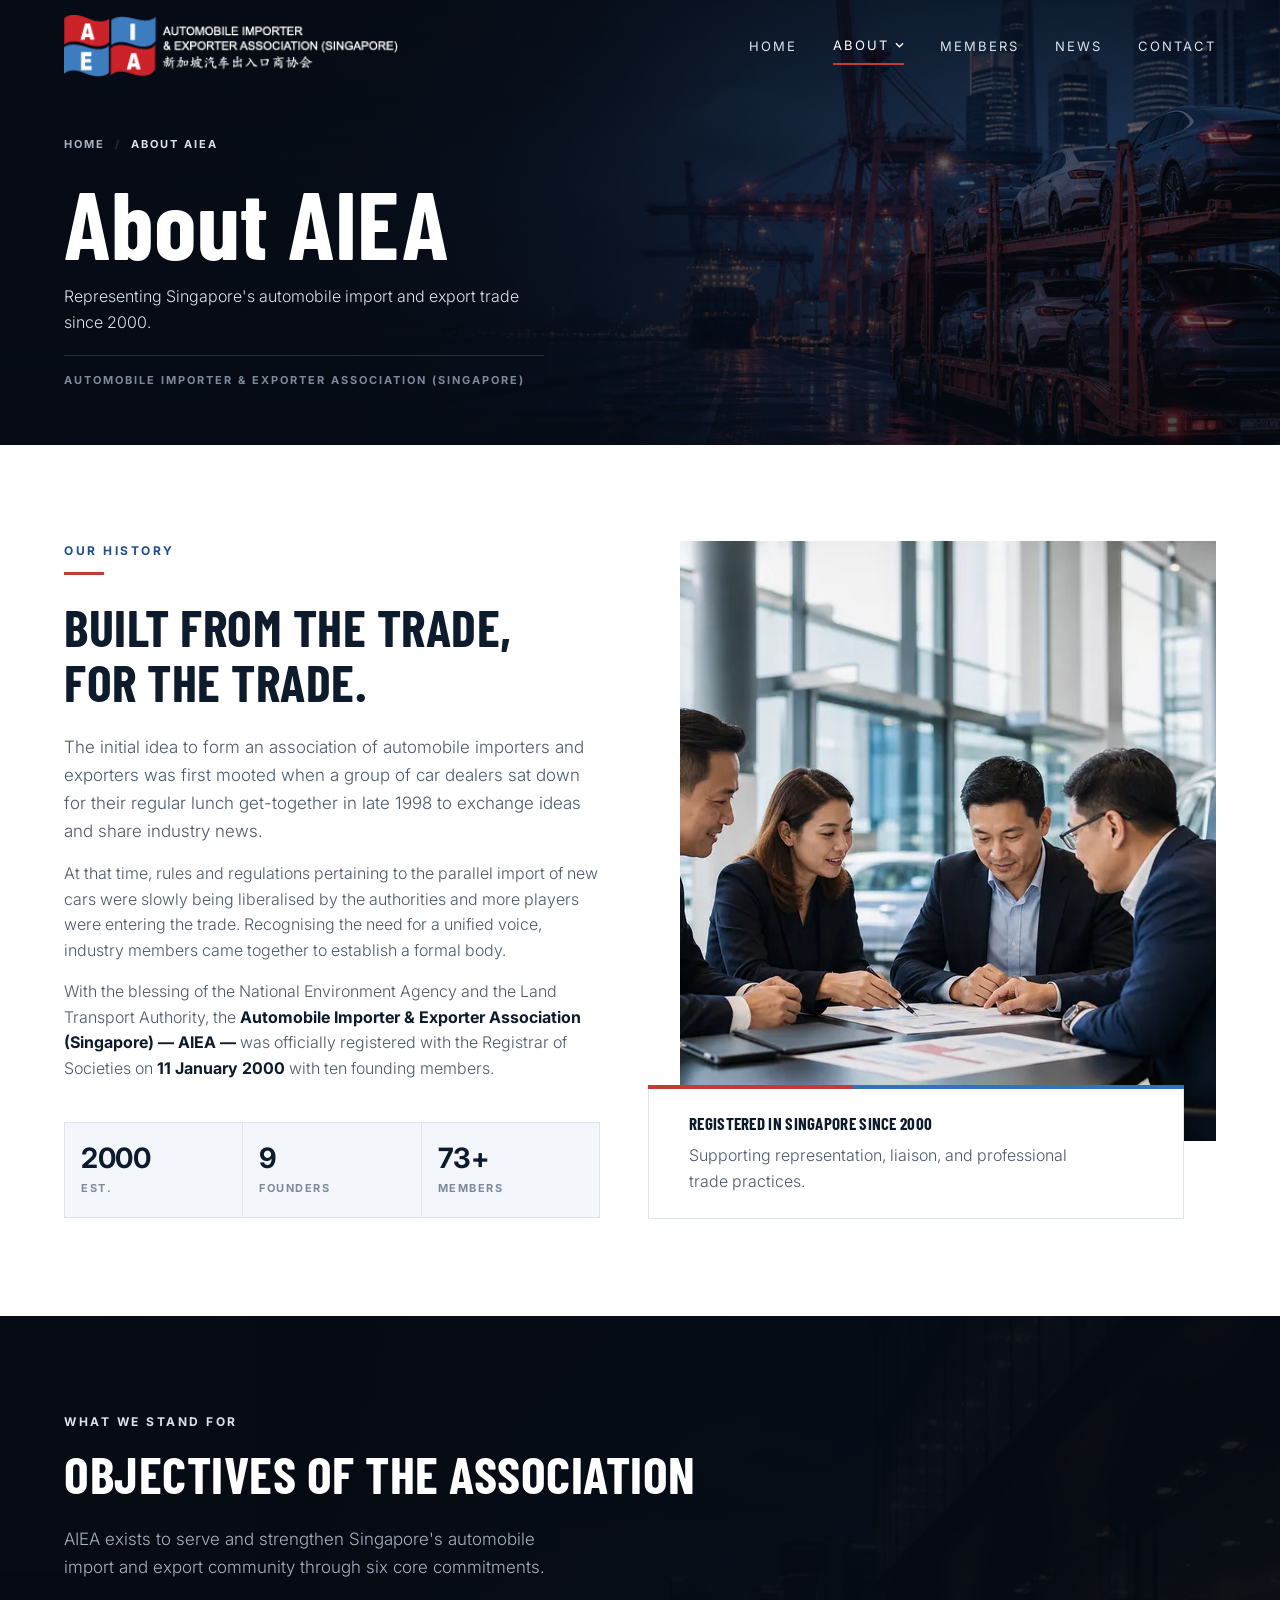
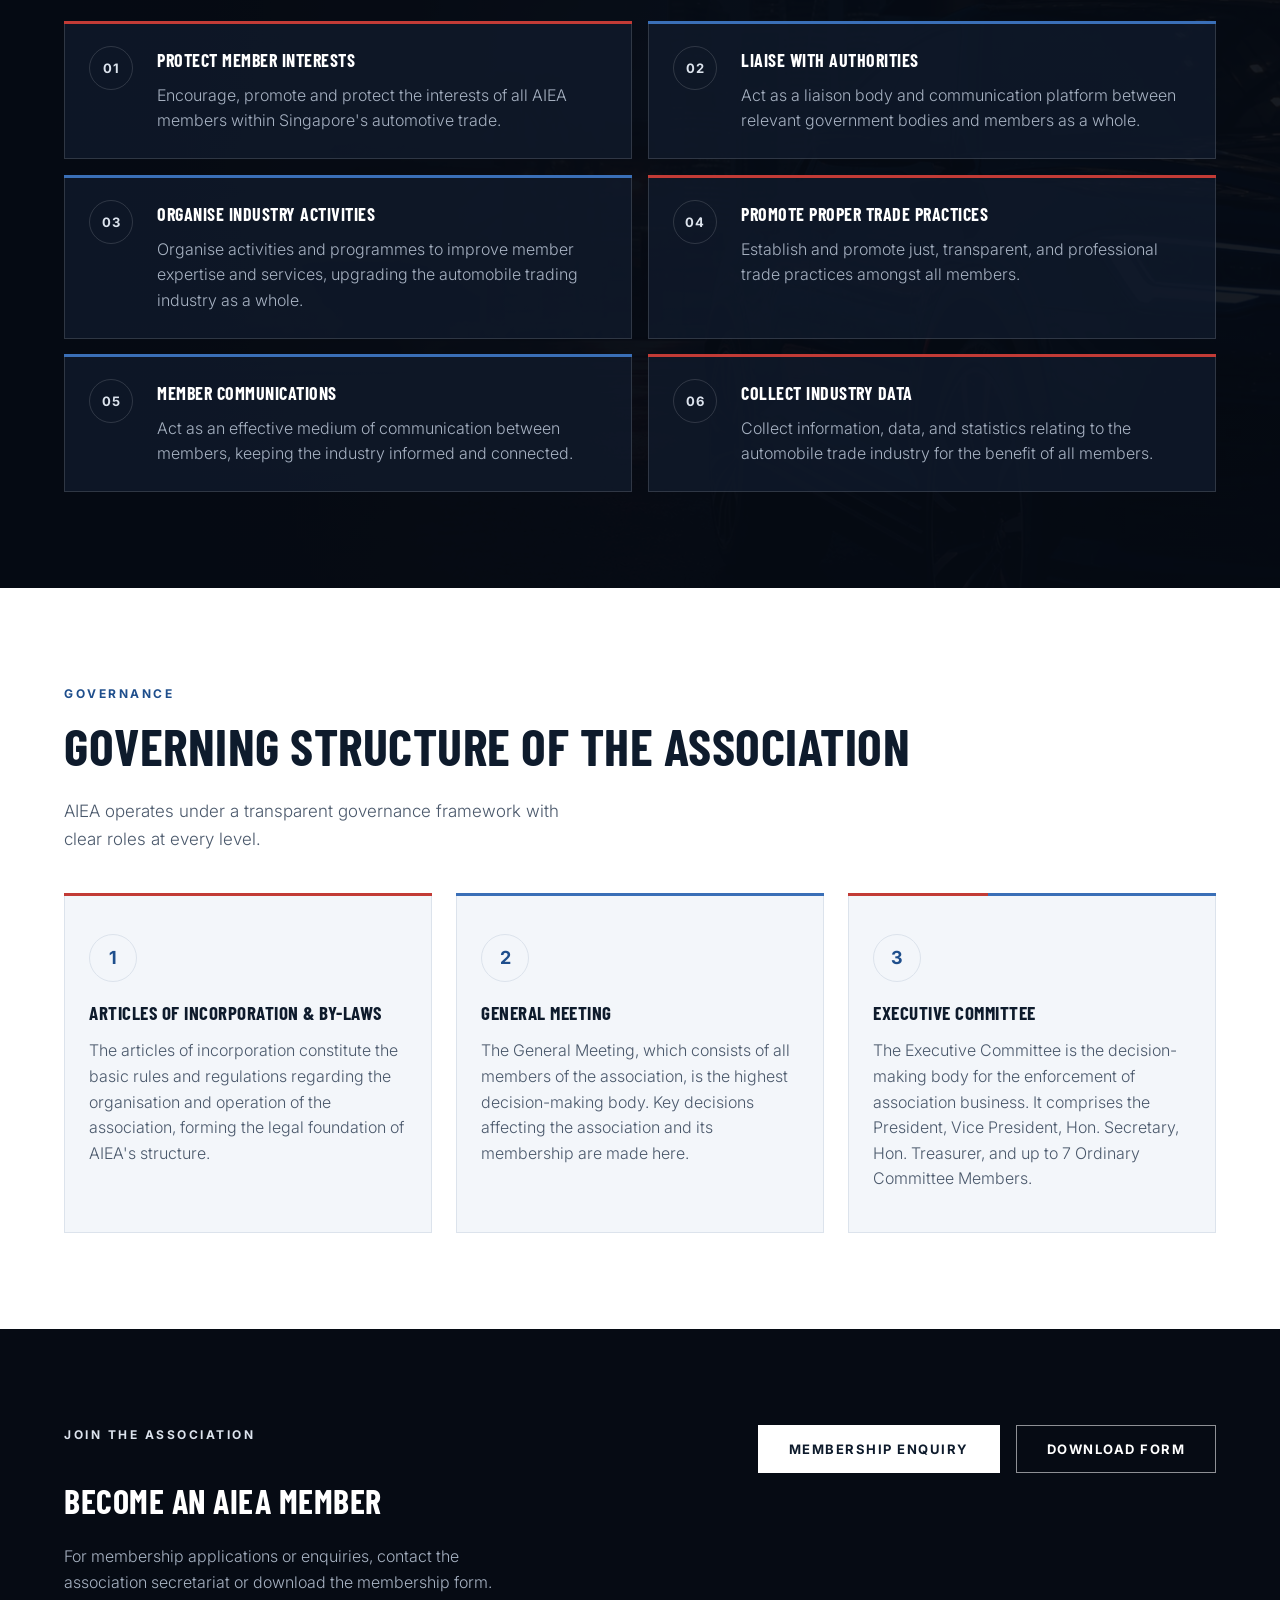
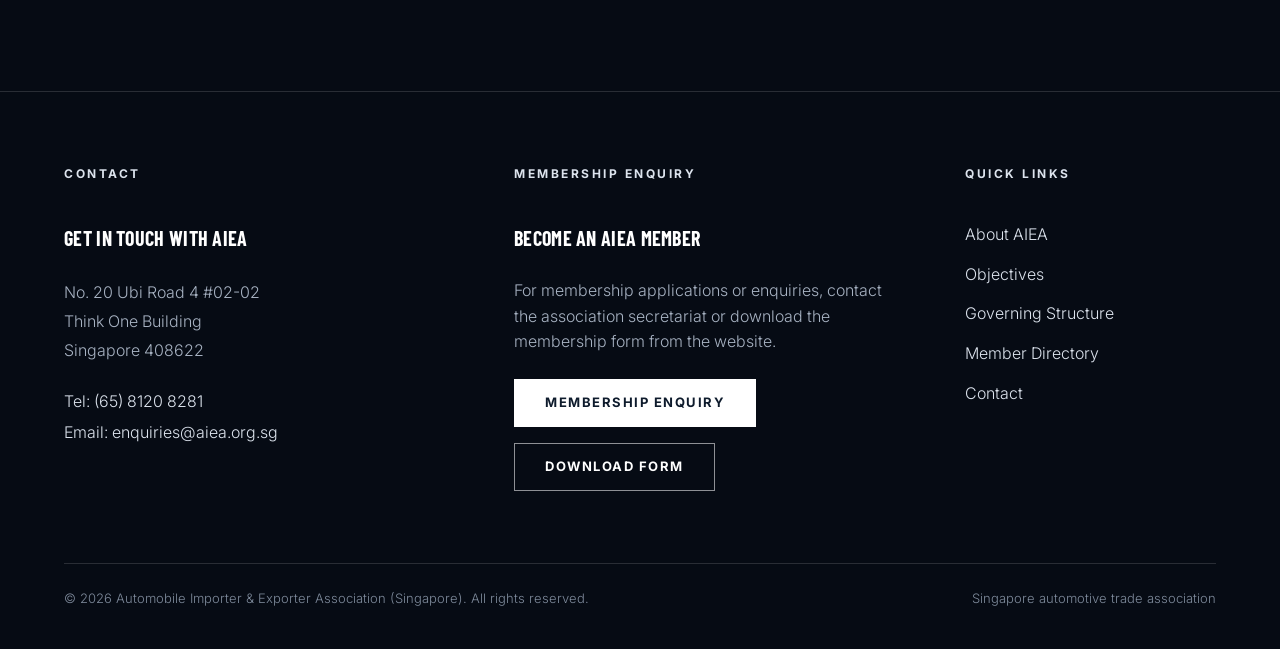
==== about-us.html @ 015ad4b8 "Website Author: c-wen" ====
<html lang="en"><head>
<meta charset="UTF-8">
<meta name="viewport" content="width=device-width, initial-scale=1.0">
<title>About AIEA — Automobile Importer &amp; Exporter Association (Singapore)</title>
<meta name="description" content="Learn about AIEA — Singapore's automobile importer and exporter association registered since 2000, representing parallel import dealers and motor trade businesses.">
<!-- OG / Social -->
<meta property="og:type" content="website">
<meta property="og:title" content="About AIEA — Singapore Automobile Trade Association">
<meta property="og:description" content="AIEA was registered on 11 January 2000 to represent Singapore's automobile import, export, and motor trade community.">
<meta property="og:image" content="uploads/about-header-bg.webp">
<meta property="og:locale" content="en_SG">
<meta name="twitter:card" content="summary_large_image">
<meta name="twitter:title" content="About AIEA — Singapore Automobile Trade Association">
<meta name="twitter:image" content="uploads/about-header-bg.webp">
<!-- Favicon -->
<link rel="icon" type="image/png" href="uploads/logo.png">
<!-- Fonts -->
<link rel="preconnect" href="https://fonts.googleapis.com">
<link rel="preconnect" href="https://fonts.gstatic.com" crossorigin="">
<link rel="preload" as="style" href="https://fonts.googleapis.com/css2?family=Barlow+Condensed:wght@600;700&amp;family=Inter:wght@300;400;700&amp;display=swap">
<link href="https://fonts.googleapis.com/css2?family=Barlow+Condensed:wght@600;700&amp;family=Inter:wght@300;400;700&amp;display=swap" rel="stylesheet" media="all" onload="this.media='all'">
<noscript><link href="https://fonts.googleapis.com/css2?family=Barlow+Condensed:wght@600;700&family=Inter:wght@300;400;700&display=swap" rel="stylesheet"></noscript>
<link rel="stylesheet" href="styles.css">
<link rel="preload" as="image" href="uploads/about-header-bg.webp" type="image/webp">
</head>
<body>

<!-- ================= NAV ================= -->
<header class="site-header" data-screen-label="Navigation">
  <div class="container nav-inner">
    <a class="nav-logo" href="index.html" aria-label="AIEA home">
      <picture>
        <source srcset="uploads/logo.webp" type="image/webp">
        <img src="uploads/logo.png" alt="AIEA — Automobile Importer &amp; Exporter Association (Singapore)" width="318" height="59">
      </picture>
    </a>
    <ul class="nav-links">
      <li><a href="index.html">Home</a></li>
      <li class="nav-has-dropdown">
        <a href="about-us.html" class="is-active" aria-haspopup="true" aria-expanded="false">About<svg class="nav-caret" viewBox="0 0 10 6" aria-hidden="true"><path d="M1 1l4 4 4-4" fill="none" stroke="currentColor" stroke-width="1.4"></path></svg></a>
        <ul class="nav-dropdown">
          <li><a href="about-us.html" class="is-active">About AIEA</a></li>
          <li><a href="about-us.html#objectives">Objectives</a></li>
          <li><a href="about-us.html#governing-structure">Governing Structure</a></li>
          <li><a href="committee-members.html">Committee Members</a></li>
          <li><a href="partners.html">Partners</a></li>
        </ul>
      </li>
      <li><a href="membership-directory.html">Members</a></li>
      <li><a href="news-events.html">News</a></li>
      <li><a href="contact.html">Contact</a></li>
    </ul>
    <button class="nav-toggle" type="button" aria-expanded="false" aria-label="Open menu">
      <span></span><span></span><span></span>
    </button>
  </div>
</header>

<nav class="mobile-menu" aria-label="Mobile navigation">
  <ul>
    <li><a href="index.html">Home</a></li>
    <li><a href="about-us.html">About AIEA</a></li>
    <li class="mobile-subitem"><a href="about-us.html#objectives">Objectives</a></li>
    <li class="mobile-subitem"><a href="about-us.html#governing-structure">Governing Structure</a></li>
    <li class="mobile-subitem"><a href="committee-members.html">Committee Members</a></li>
    <li class="mobile-subitem"><a href="partners.html">Partners</a></li>
    <li><a href="membership-directory.html">Members</a></li>
    <li><a href="news-events.html">News</a></li>
    <li><a href="contact.html">Contact</a></li>
  </ul>
</nav>

<!-- ================= SUBPAGE HERO ================= -->
<section class="subpage-hero" aria-label="About AIEA page header">
  <div class="subpage-hero-bg" aria-hidden="true"></div>
  <div class="container subpage-hero-content">
    <nav class="breadcrumb" aria-label="Breadcrumb">
      <a href="index.html">Home</a>
      <span aria-hidden="true">/</span>
      <span>About AIEA</span>
    </nav>
    <h1 class="subpage-title reveal is-revealed">About AIEA</h1>
    <p class="subpage-subtitle reveal is-revealed" style="--reveal-delay: 0.1s;">Representing Singapore's automobile import and export trade since 2000.</p>
    <div class="subpage-divider reveal is-revealed" style="--reveal-delay: 0.2s;" aria-hidden="true"></div>
    <p class="subpage-org-name reveal is-revealed" style="--reveal-delay: 0.28s;">Automobile Importer &amp; Exporter Association (Singapore)</p>
  </div>
</section>

<!-- ================= HISTORY ================= -->
<section class="band band-light on-light" id="history" data-screen-label="Our History">
  <div class="container">
    <div class="about-page-grid">
      <div class="about-page-copy">
        <div class="reveal is-revealed">
          <span class="eyebrow">Our History</span>
          <span class="eyebrow-bar" aria-hidden="true"></span>
          <h2 class="display-lg">Built from the trade, for the trade.</h2>
        </div>
        <p class="lead reveal is-revealed" style="--reveal-delay: 0.1s;">The initial idea to form an association of automobile importers and exporters was first mooted when a group of car dealers sat down for their regular lunch get-together in late 1998 to exchange ideas and share industry news.</p>
        <p class="reveal is-revealed" style="--reveal-delay: 0.18s;">At that time, rules and regulations pertaining to the parallel import of new cars were slowly being liberalised by the authorities and more players were entering the trade. Recognising the need for a unified voice, industry members came together to establish a formal body.</p>
        <p class="reveal" style="--reveal-delay: 0.24s;">With the blessing of the National Environment Agency and the Land Transport Authority, the <strong>Automobile Importer &amp; Exporter Association (Singapore) — AIEA —</strong> was officially registered with the Registrar of Societies on <strong>11 January 2000</strong> with ten founding members.</p>
        <div class="stat-row reveal" style="--reveal-delay: 0.32s;">
          <div class="spec-cell">
            <span class="value">2000</span>
            <span class="label">Est.</span>
          </div>
          <div class="spec-cell">
            <span class="value" data-count="10">0</span>
            <span class="label">Founders</span>
          </div>
          <div class="spec-cell">
            <span class="value" data-count="80" data-suffix="+">0</span>
            <span class="label">Members</span>
          </div>
        </div>
      </div>
      <div class="about-page-image reveal" style="--reveal-delay: 0.12s;">
        <div class="about-photo-frame">
          <picture>
            <source srcset="uploads/about-industry-meeting.webp" type="image/webp">
            <img src="uploads/about-industry-meeting.png" alt="AIEA members reviewing trade documents at an automotive showroom" width="900" height="600" loading="lazy">
          </picture>
        </div>
        <div class="about-caption reveal" style="--reveal-delay: 0.36s;">
          <span class="aiea-stripe" aria-hidden="true"></span>
          <h3>Registered in Singapore since 2000</h3>
          <p>Supporting representation, liaison, and professional trade practices.</p>
        </div>
      </div>
    </div>
  </div>
</section>

<!-- ================= OBJECTIVES ================= -->
<section class="band band-dark" id="objectives" data-screen-label="Objectives">
  <div class="objectives-bg" aria-hidden="true"></div>
  <div class="container" style="position: relative; z-index: 1;">
    <div class="reveal">
      <span class="eyebrow">What We Stand For</span>
      <span class="eyebrow-bar" aria-hidden="true"></span>
      <h2 class="display-lg">Objectives of the Association</h2>
    </div>
    <p class="lead reveal" style="--reveal-delay: 0.1s; max-width: 52ch; margin-top: var(--sp-lg);">AIEA exists to serve and strengthen Singapore's automobile import and export community through six core commitments.</p>
    <div class="objectives-list">
      <article class="obj-item accent-red reveal" style="--reveal-delay: 0.08s;">
        <span class="obj-num">01</span>
        <div>
          <h3>Protect member interests</h3>
          <p>Encourage, promote and protect the interests of all AIEA members within Singapore's automotive trade.</p>
        </div>
      </article>
      <article class="obj-item accent-blue reveal" style="--reveal-delay: 0.14s;">
        <span class="obj-num">02</span>
        <div>
          <h3>Liaise with authorities</h3>
          <p>Act as a liaison body and communication platform between relevant government bodies and members as a whole.</p>
        </div>
      </article>
      <article class="obj-item accent-blue reveal" style="--reveal-delay: 0.2s;">
        <span class="obj-num">03</span>
        <div>
          <h3>Organise industry activities</h3>
          <p>Organise activities and programmes to improve member expertise and services, upgrading the automobile trading industry as a whole.</p>
        </div>
      </article>
      <article class="obj-item accent-red reveal" style="--reveal-delay: 0.26s;">
        <span class="obj-num">04</span>
        <div>
          <h3>Promote proper trade practices</h3>
          <p>Establish and promote just, transparent, and professional trade practices amongst all members.</p>
        </div>
      </article>
      <article class="obj-item accent-blue reveal" style="--reveal-delay: 0.32s;">
        <span class="obj-num">05</span>
        <div>
          <h3>Member communications</h3>
          <p>Act as an effective medium of communication between members, keeping the industry informed and connected.</p>
        </div>
      </article>
      <article class="obj-item accent-red reveal" style="--reveal-delay: 0.38s;">
        <span class="obj-num">06</span>
        <div>
          <h3>Collect industry data</h3>
          <p>Collect information, data, and statistics relating to the automobile trade industry for the benefit of all members.</p>
        </div>
      </article>
    </div>
  </div>
</section>

<!-- ================= GOVERNING STRUCTURE ================= -->
<section class="band band-light on-light" id="governing-structure" data-screen-label="Governing Structure">
  <div class="container">
    <div class="reveal">
      <span class="eyebrow">Governance</span>
      <span class="eyebrow-bar" aria-hidden="true"></span>
      <h2 class="display-lg">Governing Structure of the Association</h2>
    </div>
    <p class="lead reveal" style="--reveal-delay: 0.1s; max-width: 52ch; margin-top: var(--sp-lg);">AIEA operates under a transparent governance framework with clear roles at every level.</p>
    <div class="governance-grid">
      <div class="governance-card reveal" style="--reveal-delay: 0.1s;">
        <div class="governance-num">1</div>
        <h3>Articles of Incorporation &amp; By-laws</h3>
        <p>The articles of incorporation constitute the basic rules and regulations regarding the organisation and operation of the association, forming the legal foundation of AIEA's structure.</p>
      </div>
      <div class="governance-card reveal" style="--reveal-delay: 0.2s;">
        <div class="governance-num">2</div>
        <h3>General Meeting</h3>
        <p>The General Meeting, which consists of all members of the association, is the highest decision-making body. Key decisions affecting the association and its membership are made here.</p>
      </div>
      <div class="governance-card reveal" style="--reveal-delay: 0.3s;">
        <div class="governance-num">3</div>
        <h3>Executive Committee</h3>
        <p>The Executive Committee is the decision-making body for the enforcement of association business. It comprises the President, Vice President, Hon. Secretary, Hon. Treasurer, and up to 7 Ordinary Committee Members.</p>
      </div>
    </div>
  </div>
</section>

<!-- ================= CTA BAND ================= -->
<section class="band band-dark cta-band" id="join" data-screen-label="Join AIEA">
  <div class="container">
    <div class="about-cta-inner reveal">
      <div>
        <span class="eyebrow">Join the Association</span>
        <span class="eyebrow-bar" aria-hidden="true"></span>
        <h2 class="display-md" style="margin-top: var(--sp-lg);">Become an AIEA member</h2>
        <p style="margin-top: var(--sp-lg); max-width: 46ch;">For membership applications or enquiries, contact the association secretariat or download the membership form.</p>
      </div>
      <div class="about-cta-actions">
        <a class="btn btn-fill-light" href="mailto:enquiries@aiea.org.sg">Membership enquiry</a>
        <a class="btn btn-outline-light" href="https://drive.google.com/file/d/1eF8qH10rhU7U8wJIN0uwfxUP3kX7Qyko/view">Download form</a>
      </div>
    </div>
  </div>
</section>

<!-- ================= FOOTER ================= -->
<footer class="site-footer" id="contact" data-screen-label="Footer">
  <div class="container">
    <div class="footer-grid">
      <div class="footer-col reveal">
        <span class="eyebrow">Contact</span>
        <span class="eyebrow-bar" aria-hidden="true"></span>
        <h3>Get in touch with AIEA</h3>
        <address>
          No. 20 Ubi Road 4 #02-02<br>
          Think One Building<br>
          Singapore 408622
        </address>
        <div class="footer-contact-lines">
          <a href="tel:+6581208281">Tel: (65) 8120 8281</a>
          <a href="mailto:enquiries@aiea.org.sg">Email: enquiries@aiea.org.sg</a>
        </div>
      </div>
      <div class="footer-col reveal" style="--reveal-delay: 0.12s;">
        <span class="eyebrow">Membership Enquiry</span>
        <span class="eyebrow-bar" aria-hidden="true"></span>
        <h3>Become an AIEA member</h3>
        <p class="footer-body">For membership applications or enquiries, contact the association secretariat or download the membership form from the website.</p>
        <div class="footer-cta-row">
          <a class="btn btn-fill-light" href="mailto:enquiries@aiea.org.sg">Membership enquiry</a>
          <a class="btn btn-outline-light" href="https://drive.google.com/file/d/1eF8qH10rhU7U8wJIN0uwfxUP3kX7Qyko/view">Download form</a>
        </div>
      </div>
      <div class="footer-col reveal" style="--reveal-delay: 0.2s;">
        <span class="eyebrow">Quick Links</span>
        <span class="eyebrow-bar" aria-hidden="true"></span>
        <ul class="footer-links">
          <li><a href="index.html#about">About AIEA</a></li>
          <li><a href="#objectives">Objectives</a></li>
          <li><a href="#governing-structure">Governing Structure</a></li>
          <li><a href="membership-directory.html">Member Directory</a></li>
          <li><a href="contact.html">Contact</a></li>
        </ul>
      </div>
    </div>
    <div class="footer-bottom">
      <span>© <span id="footer-year">2026</span> Automobile Importer &amp; Exporter Association (Singapore). All rights reserved.</span>
      <span>Singapore automotive trade association</span>
    </div>
  </div>
</footer>

<script src="scroll.js"></script>


</body></html>
---- styles.css ----
/* ============================================================
   AIEA â€” Automobile Importer & Exporter Association (Singapore)
   Design language: bmw-m-DESIGN.md adapted to AIEA brand
   - Canvas: near-black navy; light bands alternate per mockup
   - Display: UPPERCASE 700 / Body: 300 Light (Inter substitute)
   - Radius: 0px everywhere; hairline borders; stripe accent
   - Mobile-first
   ============================================================ */

:root {
  /* Brand (from AIEA flag logo) */
  --aiea-red: #C23B36;
  --aiea-blue: #3A6FB7;
  --aiea-blue-deep: #1E4E8C;

  /* Surfaces */
  --canvas: #060B14;
  --surface-soft: #0B1320;
  --surface-card: #101A2B;
  --light: #FFFFFF;
  --light-alt: #F3F6FA;

  /* Text */
  --on-dark: #FFFFFF;
  --body-dark: #A7B2C2;       /* body copy on dark */
  --body-strong-dark: #DCE3ED;
  --ink: #0E1B2C;             /* headings on light */
  --body-light: #4A586B;      /* body copy on light */
  --muted: #7E8A9B;

  /* Hairlines */
  --hairline-dark: rgba(255, 255, 255, 0.14);
  --hairline-light: #DCE3EC;

  /* Type */
  --font: "Inter", -apple-system, BlinkMacSystemFont, "Segoe UI", Roboto, sans-serif;
  --font-display: "Barlow Condensed", "Arial Narrow", "Impact", sans-serif;

  /* Spacing */
  --sp-md: 16px;
  --sp-lg: 24px;
  --sp-xl: 40px;
  --sp-xxl: 64px;
  --sp-section: 96px;

  --container: 1200px;
  --gutter: 24px;
}

* { margin: 0; padding: 0; box-sizing: border-box; }

html { scroll-behavior: smooth; }

body {
  font-family: var(--font);
  font-weight: 300;
  background: var(--canvas);
  color: var(--body-dark);
  font-size: 16px;
  line-height: 1.6;
  -webkit-font-smoothing: antialiased;
  overflow-x: hidden;
}

img { display: block; max-width: 100%; }

a { color: inherit; text-decoration: none; }

/* No orphan words */
p { text-wrap: pretty; }
h1, h2, h3 { text-wrap: balance; }

.container {
  width: 100%;
  max-width: var(--container);
  margin: 0 auto;
  padding-left: var(--gutter);
  padding-right: var(--gutter);
}

/* ---------- Type system ---------- */

h1, h2, h3,
.display-xl, .display-lg, .display-md, .display-sm {
  font-family: var(--font-display);
  font-weight: 700;
  text-transform: uppercase;
  color: var(--on-dark);
  letter-spacing: 0.5px;
  text-wrap: balance;
}
.display-xl { font-size: 38px; line-height: 1.0; }
.display-lg { font-size: 30px; line-height: 1.05; }
.display-md { font-size: 24px; line-height: 1.08; }
.display-sm { font-size: 20px; line-height: 1.14; }

.on-light .display-xl, .on-light .display-lg,
.on-light .display-md, .on-light .display-sm { color: var(--ink); }

.lead { font-size: 17px; font-weight: 300; line-height: 1.65; }

.eyebrow {
  display: block;
  font-size: 12px;
  font-weight: 700;
  letter-spacing: 2.5px;
  text-transform: uppercase;
  color: var(--body-strong-dark);
}
.on-light .eyebrow { color: var(--aiea-blue-deep); }

.eyebrow-bar {
  display: block;
  width: 40px;
  height: 3px;
  background: var(--aiea-red);
  margin-top: 12px;
}

/* Eyebrow bar grows in when its .reveal parent is revealed */
.reveal .eyebrow-bar {
  transform: scaleX(0);
  transform-origin: left center;
  transition: transform 0.8s cubic-bezier(0.22, 0.61, 0.36, 1) 0.35s;
}
.reveal.is-revealed .eyebrow-bar { transform: scaleX(1); }

/* Stripe accents sweep in left-to-right on reveal */
.reveal .aiea-stripe,
.objective-card.reveal::before {
  transform: scaleX(0);
  transform-origin: left center;
  transition: transform 0.9s cubic-bezier(0.22, 0.61, 0.36, 1) 0.3s;
}
.reveal.is-revealed .aiea-stripe,
.objective-card.reveal.is-revealed::before { transform: scaleX(1); }

/* AIEA stripe â€” the brand divider (red â†’ blue, from the flag) */
.aiea-stripe {
  display: block;
  height: 4px;
  background: linear-gradient(90deg,
    var(--aiea-red) 0%, var(--aiea-red) 38%,
    var(--aiea-blue) 38%, var(--aiea-blue) 100%);
}

/* ---------- Buttons ---------- */

.btn {
  position: relative;
  overflow: hidden;
  display: inline-flex;
  align-items: center;
  justify-content: center;
  gap: 10px;
  min-height: 48px;
  padding: 14px 30px;
  border: 1px solid transparent;
  border-radius: 0;
  font-family: var(--font);
  font-size: 13px;
  font-weight: 700;
  letter-spacing: 1.5px;
  text-transform: uppercase;
  line-height: 1;
  cursor: pointer;
  transition: background-color 0.25s ease, color 0.25s ease, border-color 0.25s ease;
}
.btn-fill-light { background: var(--on-dark); color: var(--ink); border-color: var(--on-dark); }
.btn-fill-light:hover { background: var(--body-strong-dark); border-color: var(--body-strong-dark); }
.btn::after {
  content: "";
  position: absolute;
  top: 0; left: -120%;
  width: 60%;
  height: 100%;
  background: linear-gradient(105deg, transparent, rgba(255, 255, 255, 0.22), transparent);
  transform: skewX(-18deg);
  transition: left 0.6s ease;
  pointer-events: none;
}
.btn-fill-dark::after, .btn-outline-light::after {
  background: linear-gradient(105deg, transparent, rgba(255, 255, 255, 0.14), transparent);
}
.btn:hover::after { left: 160%; }
.btn-outline-light { background: transparent; color: var(--on-dark); border-color: rgba(255,255,255,0.55); }
.btn-outline-light:hover { border-color: var(--on-dark); background: rgba(255,255,255,0.06); }
.btn-fill-dark { background: var(--ink); color: var(--on-dark); border-color: var(--ink); }
.btn-fill-dark:hover { background: #1A2C44; border-color: #1A2C44; }
.btn:active { opacity: 0.85; }

.text-link {
  font-size: 13px;
  font-weight: 700;
  letter-spacing: 1.5px;
  text-transform: uppercase;
  color: var(--on-dark);
}
.text-link::after { content: " â†’"; }

/* ---------- Header / nav ---------- */

.site-header {
  position: fixed;
  top: 0; left: 0; right: 0;
  z-index: 100;
  transition: background-color 0.35s ease, border-color 0.35s ease;
  border-bottom: 1px solid transparent;
  background: transparent;
}
.site-header.is-scrolled {
  background: rgba(6, 11, 20, 0.88);
  -webkit-backdrop-filter: blur(14px);
  backdrop-filter: blur(14px);
  border-bottom-color: var(--hairline-dark);
}
.nav-inner {
  display: flex;
  align-items: center;
  justify-content: space-between;
  gap: var(--sp-lg);
  height: 72px;
}
.nav-logo img { height: 52px; width: auto; }

.nav-links {
  display: none;
  align-items: center;
  gap: 36px;
  list-style: none;
}
.nav-links a {
  font-size: 13px;
  font-weight: 400;
  letter-spacing: 2px;
  text-transform: uppercase;
  color: var(--body-strong-dark);
  padding: 8px 0;
  border-bottom: 2px solid transparent;
  transition: color 0.2s ease, border-color 0.2s ease;
}
.nav-links a:hover { color: var(--on-dark); border-bottom-color: var(--aiea-red); }

/* Nav dropdown (About) */
.nav-has-dropdown { position: relative; }
.nav-has-dropdown > a {
  display: inline-flex;
  align-items: center;
  gap: 6px;
}
.nav-caret {
  width: 9px;
  height: 6px;
  transition: transform 0.25s ease;
}
.nav-has-dropdown:hover > a .nav-caret,
.nav-has-dropdown:focus-within > a .nav-caret { transform: rotate(180deg); }

.nav-dropdown {
  position: absolute;
  top: 100%;
  left: 50%;
  transform: translateX(-50%) translateY(8px);
  min-width: 240px;
  list-style: none;
  background: rgba(6, 11, 20, 0.96);
  -webkit-backdrop-filter: blur(14px);
  backdrop-filter: blur(14px);
  border: 1px solid var(--hairline-dark);
  padding: 8px 0;
  opacity: 0;
  visibility: hidden;
  pointer-events: none;
  transition: opacity 0.22s ease, transform 0.22s ease, visibility 0.22s;
  z-index: 120;
}
.nav-dropdown::before {
  content: "";
  position: absolute;
  top: 0; left: 0; right: 0;
  height: 3px;
  background: linear-gradient(90deg, var(--aiea-red) 0%, var(--aiea-red) 38%, var(--aiea-blue) 38%, var(--aiea-blue) 100%);
}
/* Hover bridge so cursor can travel to the menu */
.nav-has-dropdown::after {
  content: "";
  position: absolute;
  top: 100%;
  left: 0; right: 0;
  height: 16px;
}
.nav-has-dropdown:hover .nav-dropdown,
.nav-has-dropdown:focus-within .nav-dropdown {
  opacity: 1;
  visibility: visible;
  pointer-events: auto;
  transform: translateX(-50%) translateY(8px);
}
.nav-dropdown li { width: 100%; }
.nav-dropdown a {
  display: block;
  width: 100%;
  padding: 11px 22px;
  font-size: 12px;
  font-weight: 400;
  letter-spacing: 1.5px;
  border-bottom: none;
  color: var(--body-strong-dark);
  white-space: nowrap;
}
.nav-dropdown a:hover {
  color: var(--on-dark);
  background: rgba(255, 255, 255, 0.06);
  border-bottom: none;
}
.nav-dropdown a.is-active { color: var(--on-dark); }

/* Mobile sub-items (indented under About) */
.mobile-subitem a {
  font-size: 17px !important;
  font-weight: 400 !important;
  padding-left: 20px !important;
  color: var(--body-strong-dark) !important;
}
.mobile-subitem a::before {
  content: "â€” ";
  color: var(--aiea-red);
}

.nav-toggle {
  display: flex;
  flex-direction: column;
  justify-content: center;
  gap: 6px;
  width: 48px;
  height: 48px;
  padding: 12px;
  background: transparent;
  border: 1px solid var(--hairline-dark);
  border-radius: 0;
  cursor: pointer;
}
.nav-toggle span {
  display: block;
  height: 2px;
  width: 100%;
  background: var(--on-dark);
  transition: transform 0.3s ease, opacity 0.3s ease;
}
.nav-toggle[aria-expanded="true"] span:nth-child(1) { transform: translateY(8px) rotate(45deg); }
.nav-toggle[aria-expanded="true"] span:nth-child(2) { opacity: 0; }
.nav-toggle[aria-expanded="true"] span:nth-child(3) { transform: translateY(-8px) rotate(-45deg); }

/* Mobile full-screen menu (stripe at top, per collapsing strategy) */
.mobile-menu {
  position: fixed;
  inset: 0;
  z-index: 99;
  background: var(--canvas);
  display: flex;
  flex-direction: column;
  padding: 120px var(--gutter) var(--sp-xl);
  opacity: 0;
  visibility: hidden;
  transition: opacity 0.3s ease, visibility 0.3s ease;
}
.mobile-menu::before {
  content: "";
  position: absolute;
  top: 0; left: 0; right: 0;
  height: 4px;
  background: linear-gradient(90deg, var(--aiea-red) 0%, var(--aiea-red) 38%, var(--aiea-blue) 38%, var(--aiea-blue) 100%);
}
.mobile-menu.is-open { opacity: 1; visibility: visible; }
.mobile-menu ul { list-style: none; display: flex; flex-direction: column; }
.mobile-menu a {
  display: block;
  padding: 20px 0;
  font-size: 24px;
  font-weight: 700;
  text-transform: uppercase;
  letter-spacing: 1px;
  color: var(--on-dark);
  border-bottom: 1px solid var(--hairline-dark);
}

/* ---------- Hero ---------- */

.hero {
  position: relative;
  min-height: 100svh;
  display: flex;
  align-items: flex-end;
  overflow: hidden;
}
.hero-bg {
  position: absolute;
  inset: -12% 0;
  overflow: hidden;
  will-change: transform;
}
/* Constant Ken Burns drift â€” runs continuously, independent of scroll */
.hero-bg-img {
  position: absolute;
  inset: 0;
  background-image: url("uploads/hero-bg-1600.webp");
  background-image: image-set(url("uploads/hero-bg-1600.webp") type("image/webp"), url("uploads/hero-bg-1600.png") type("image/png"));
  background-size: cover;
  background-position: 72% center;
  animation: kenBurns 22s ease-in-out infinite alternate;
  will-change: transform;
}
@keyframes kenBurns {
  0% { transform: scale(1) translateX(0); }
  100% { transform: scale(1.1) translateX(-1.6%); }
}
.hero-bg::after {
  content: "";
  position: absolute;
  inset: 0;
  background:
    linear-gradient(180deg, rgba(6,11,20,0.55) 0%, rgba(6,11,20,0.05) 35%, rgba(6,11,20,0.65) 100%),
    linear-gradient(90deg, rgba(6,11,20,0.82) 0%, rgba(6,11,20,0.35) 55%, rgba(6,11,20,0.05) 100%);
}
.hero-content {
  position: relative;
  z-index: 2;
  width: 100%;
  padding-top: 140px;
  padding-bottom: var(--sp-xxl);
  will-change: transform, opacity;
}
.hero-badge {
  display: inline-flex;
  align-items: center;
  gap: 10px;
  padding: 10px 18px;
  border: 1px solid var(--hairline-dark);
  background: rgba(6, 11, 20, 0.45);
  font-size: 11px;
  font-weight: 700;
  letter-spacing: 2.5px;
  text-transform: uppercase;
  color: var(--body-strong-dark);
}
.hero-badge i {
  width: 8px; height: 8px;
  background: var(--aiea-red);
  border-radius: 50%;
  animation: badgePulse 2.4s ease-in-out infinite;
}
@keyframes badgePulse {
  0%, 100% { opacity: 1; box-shadow: 0 0 0 0 rgba(194, 59, 54, 0.5); }
  50% { opacity: 0.7; box-shadow: 0 0 0 6px rgba(194, 59, 54, 0); }
}

/* Hero headline word-by-word mask reveal (spans injected by JS) */
.hero h1.is-split { animation: none; opacity: 1; transform: none; }
.hero h1 .w {
  display: inline-block;
  overflow: hidden;
  vertical-align: top;
  padding-bottom: 0.08em;
  margin-bottom: -0.08em;
}
.hero h1 .w > span {
  display: inline-block;
  transform: translateY(115%);
  animation: wordIn 0.85s cubic-bezier(0.22, 0.61, 0.36, 1) forwards;
  animation-delay: var(--w-delay, 0s);
}
@keyframes wordIn {
  to { transform: translateY(0); }
}
.hero h1 { margin-top: var(--sp-lg); max-width: 20ch; }
.hero-sub {
  margin-top: var(--sp-lg);
  max-width: 44ch;
  color: var(--body-strong-dark);
}
.hero-actions {
  display: flex;
  flex-wrap: wrap;
  gap: var(--sp-md);
  margin-top: var(--sp-xl);
}
.hero-scroll-cue {
  position: absolute;
  left: 50%;
  bottom: 18px;
  transform: translateX(-50%);
  z-index: 2;
  width: 1px;
  height: 44px;
  background: var(--hairline-dark);
  overflow: hidden;
  display: none;
}
.hero-scroll-cue::after {
  content: "";
  position: absolute;
  top: -50%;
  left: 0;
  width: 100%;
  height: 50%;
  background: var(--on-dark);
  animation: scrollCue 2s ease-in-out infinite;
}
@keyframes scrollCue {
  0% { top: -50%; }
  100% { top: 110%; }
}

/* ---------- Section scaffolding ---------- */

.band { padding: 72px 0; }
.band-light { background: var(--light); }
.band-light-alt { background: var(--light-alt); }
.band-dark { background: var(--canvas); position: relative; }

.on-light { color: var(--body-light); }

/* ---------- About ---------- */

.about-grid {
  display: grid;
  grid-template-columns: 1fr;
  gap: var(--sp-xxl);
  align-items: center;
}
.about-media { position: relative; }
.about-photo-frame { overflow: hidden; }
.about-photo-frame img {
  width: 100%;
  aspect-ratio: 4 / 3.4;
  object-fit: cover;
  transform: scale(1.08);
  transition: transform 1.4s cubic-bezier(0.22, 0.61, 0.36, 1);
  will-change: transform;
}
.is-revealed .about-photo-frame img { transform: scale(1); }
.about-caption {
  position: relative;
  margin: -36px var(--sp-md) 0;
  background: var(--light);
  border: 1px solid var(--hairline-light);
  padding: var(--sp-lg);
}
.about-caption .aiea-stripe { position: absolute; top: -1px; left: -1px; right: -1px; }
.about-caption h3 {
  font-size: 17px;
  font-weight: 700;
  color: var(--ink);
  text-transform: uppercase;
  letter-spacing: 0.3px;
}
.about-caption p { font-size: 16px; margin-top: 6px; color: var(--body-light); }

.about-copy .display-lg { margin-top: var(--sp-lg); }
.about-copy .lead { margin-top: var(--sp-lg); }
.about-subhead {
  margin-top: var(--sp-xl);
  font-size: 17px;
  font-weight: 700;
  color: var(--ink);
}
.about-subcopy { margin-top: 8px; }

.stat-row {
  display: grid;
  grid-template-columns: repeat(3, 1fr);
  gap: 1px;
  background: var(--hairline-light);
  border: 1px solid var(--hairline-light);
  margin-top: var(--sp-xl);
}
.spec-cell {
  background: var(--light-alt);
  padding: 20px 16px;
  text-align: left;
}
.spec-cell .value {
  font-size: 28px;
  font-weight: 700;
  color: var(--ink);
  line-height: 1.1;
  letter-spacing: -0.5px;
}
.spec-cell .label {
  display: block;
  margin-top: 6px;
  font-size: 11px;
  font-weight: 700;
  letter-spacing: 1.5px;
  text-transform: uppercase;
  color: var(--muted);
}

/* ---------- Objectives (What AIEA does) ---------- */

.objectives { overflow: hidden; }
.objectives-bg {
  position: absolute;
  inset: 0;
  background-image: url("uploads/hero-bg-1600.webp");
  background-image: image-set(url("uploads/hero-bg-1600.webp") type("image/webp"), url("uploads/hero-bg-1600.png") type("image/png"));
  background-size: cover;
  background-position: 80% center;
  opacity: 0.16;
  will-change: transform;
}
.objectives-bg::after {
  content: "";
  position: absolute;
  inset: 0;
  background: linear-gradient(90deg, rgba(6,11,20,0.96) 0%, rgba(6,11,20,0.72) 60%, rgba(6,11,20,0.55) 100%);
}
.objectives-grid {
  position: relative;
  z-index: 1;
  display: grid;
  grid-template-columns: 1fr;
  gap: var(--sp-xxl);
}
.objectives-intro .display-lg { margin-top: var(--sp-lg); }
.objectives-intro .lead { margin-top: var(--sp-lg); max-width: 46ch; }
.objectives-quote {
  margin-top: var(--sp-xl);
  border: 1px solid var(--hairline-dark);
  background: rgba(16, 26, 43, 0.6);
  padding: var(--sp-lg);
}
.objectives-quote h3 {
  font-size: 16px;
  font-weight: 700;
  color: var(--on-dark);
  text-transform: uppercase;
  letter-spacing: 0.3px;
}
.objectives-quote p { font-size: 16px; margin-top: 6px; }
.objectives-actions {
  display: flex;
  flex-wrap: wrap;
  gap: var(--sp-md);
  margin-top: var(--sp-xl);
}

.objective-cards {
  display: grid;
  grid-template-columns: 1fr;
  gap: var(--sp-lg);
  align-content: start;
}
.objective-card {
  position: relative;
  background: rgba(16, 26, 43, 0.82);
  border: 1px solid var(--hairline-dark);
  padding: var(--sp-lg);
}
.objective-card::before {
  content: "";
  position: absolute;
  top: -1px; left: -1px; right: -1px;
  height: 4px;
}
.objective-card.accent-red::before { background: var(--aiea-red); }
.objective-card.accent-blue::before { background: var(--aiea-blue); }
.objective-num {
  display: inline-flex;
  align-items: center;
  justify-content: center;
  width: 48px;
  height: 48px;
  border: 1px solid var(--hairline-dark);
  border-radius: 50%;
  font-size: 16px;
  font-weight: 700;
  letter-spacing: 1px;
  color: var(--body-strong-dark);
}
.objective-card.reveal .objective-num {
  transform: scale(0.55);
  opacity: 0;
  transition: transform 0.7s cubic-bezier(0.34, 1.3, 0.5, 1) 0.25s, opacity 0.5s ease 0.25s;
}
.objective-card.reveal.is-revealed .objective-num { transform: scale(1); opacity: 1; }
.objective-card {
  transition: border-color 0.3s ease, background-color 0.3s ease;
}
.objective-card:hover {
  border-color: rgba(255, 255, 255, 0.32);
  background: rgba(20, 32, 52, 0.92);
}
.objective-card h3 {
  margin-top: var(--sp-md);
  font-size: 19px;
  font-weight: 700;
  line-height: 1.3;
  color: var(--on-dark);
  text-transform: uppercase;
  letter-spacing: 0.3px;
}
.objective-card p { margin-top: 10px; font-size: 14.5px; }

/* ---------- Member CTA band ---------- */

.member-grid {
  display: grid;
  grid-template-columns: 1fr;
  gap: var(--sp-lg);
}
.member-panel {
  position: relative;
  padding: var(--sp-xl) var(--sp-lg);
  border: 1px solid var(--hairline-light);
  overflow: hidden;
}
.member-panel.panel-dark { background: var(--surface-soft); border-color: var(--hairline-dark); }
.member-panel.panel-light { background: var(--light); }
.member-panel .display-md { margin-top: var(--sp-lg); }
.member-panel p { margin-top: var(--sp-lg); max-width: 40ch; }
.member-panel .btn { margin-top: var(--sp-xl); }
.panel-dark p { color: var(--body-dark); }
.panel-glyph {
  position: absolute;
  right: -24px;
  bottom: -24px;
  width: 180px;
  height: 180px;
  opacity: 0.1;
  pointer-events: none;
}
.panel-glyph svg { width: 100%; height: 100%; }
.panel-dark .panel-glyph { color: #FFFFFF; }
.panel-light .panel-glyph { color: var(--aiea-blue-deep); opacity: 0.12; }

/* ---------- Full-bleed photo divider band ---------- */

.photo-band {
  position: relative;
  height: 48vh;
  min-height: 320px;
  overflow: hidden;
}
.photo-band-img {
  position: absolute;
  inset: -15% 0;
  background-image: url("uploads/hero-bg-1600.webp");
  background-image: image-set(url("uploads/hero-bg-1600.webp") type("image/webp"), url("uploads/hero-bg-1600.png") type("image/png"));
  background-size: cover;
  background-position: center 30%;
  will-change: transform;
}
.photo-band-overlay {
  position: absolute;
  inset: 0;
  display: flex;
  align-items: center;
  background: linear-gradient(180deg, rgba(6,11,20,0.5), rgba(6,11,20,0.25) 50%, rgba(6,11,20,0.6));
}

/* ---------- Footer ---------- */

.site-footer {
  background: var(--canvas);
  border-top: 1px solid var(--hairline-dark);
  padding-top: 72px;
}
.footer-grid {
  display: grid;
  grid-template-columns: 1fr;
  gap: var(--sp-xxl);
}
.footer-col h3 {
  margin-top: var(--sp-lg);
  font-size: 20px;
  font-weight: 700;
  color: var(--on-dark);
  text-transform: uppercase;
  letter-spacing: 0.3px;
}
.footer-col address {
  margin-top: var(--sp-lg);
  font-style: normal;
  line-height: 1.8;
}
.footer-contact-lines { margin-top: var(--sp-lg); display: grid; gap: 6px; }
.footer-contact-lines a { color: var(--body-strong-dark); transition: color 0.2s ease; }
.footer-contact-lines a:hover { color: var(--on-dark); }
.footer-col p.footer-body { margin-top: var(--sp-lg); max-width: 38ch; }
.footer-cta-row { display: flex; flex-wrap: wrap; gap: var(--sp-md); margin-top: var(--sp-lg); }
.footer-links { list-style: none; margin-top: var(--sp-lg); display: grid; gap: 14px; }
.footer-links a { color: var(--body-strong-dark); font-size: 16px; transition: color 0.2s ease; }
.footer-links a:hover { color: var(--on-dark); }
.footer-bottom {
  margin-top: 72px;
  border-top: 1px solid var(--hairline-dark);
  padding: var(--sp-lg) 0 var(--sp-xl);
  display: flex;
  flex-direction: column;
  gap: 8px;
  font-size: 13px;
  color: var(--muted);
}

/* Scroll-linked depth drift (JS writes translateY; moves with scroll in both directions) */
[data-drift] { will-change: transform; }

/* ---------- Scroll reveal system ---------- */

.reveal {
  opacity: 0;
  transform: translateY(36px);
  transition: opacity 0.9s cubic-bezier(0.22, 0.61, 0.36, 1),
              transform 0.9s cubic-bezier(0.22, 0.61, 0.36, 1);
  transition-delay: var(--reveal-delay, 0s);
  will-change: opacity, transform;
}
.reveal.is-revealed { opacity: 1; transform: none; }

.reveal-fade {
  opacity: 0;
  transition: opacity 1.1s ease;
  transition-delay: var(--reveal-delay, 0s);
}
.reveal-fade.is-revealed { opacity: 1; }

/* Hero load-in (plays once on page load) */
.hero-in {
  opacity: 0;
  transform: translateY(28px);
  animation: heroIn 1s cubic-bezier(0.22, 0.61, 0.36, 1) forwards;
  animation-delay: var(--hero-delay, 0s);
}
@keyframes heroIn {
  to { opacity: 1; transform: none; }
}

@media (prefers-reduced-motion: reduce) {
  html { scroll-behavior: auto; }
  .reveal, .reveal-fade, .hero-in,
  .reveal .eyebrow-bar, .reveal .aiea-stripe,
  .objective-card.reveal::before, .objective-card.reveal .objective-num,
  .hero h1 .w > span {
    opacity: 1 !important;
    transform: none !important;
    animation: none !important;
    transition: none !important;
  }
  .hero-badge i { animation: none !important; box-shadow: none !important; }
  .hero-bg-img { animation: none !important; }
  [data-drift] { transform: none !important; }
  .btn::after { display: none; }
  .about-photo-frame img { transform: none; transition: none; }
  .hero-bg, .objectives-bg, .photo-band-img, .hero-content { transform: none !important; }
  .hero-scroll-cue { display: none !important; }
}

/* ============================================================
   Tablet â‰¥ 768px
   ============================================================ */
@media (min-width: 768px) {
  .display-xl { font-size: 58px; }
  .display-lg { font-size: 44px; }
  .display-md { font-size: 34px; }
  .display-sm { font-size: 30px; }

  .band { padding: var(--sp-section) 0; }

  .hero-content { padding-bottom: 96px; }
  .hero-scroll-cue { display: block; }

  .member-grid { grid-template-columns: 1fr 1fr; gap: 0; }
  .member-panel { padding: var(--sp-xxl) var(--sp-xl); }
  .member-panel.panel-light { border-left: none; }

  .objective-cards { grid-template-columns: 1fr 1fr; }

  .footer-grid { grid-template-columns: 1fr 1fr; }

  .footer-bottom { flex-direction: row; justify-content: space-between; }
}

/* ============================================================
   Desktop â‰¥ 1024px
   ============================================================ */
@media (min-width: 1024px) {
  .display-xl { font-size: 72px; }
  .display-lg { font-size: 52px; }

  .nav-inner { height: 92px; }
  .nav-logo img { height: 62px; }
  .nav-links { display: flex; }
  .nav-toggle { display: none; }

  .about-grid { grid-template-columns: 1.05fr 1fr; gap: 80px; }
  .about-caption { margin: -56px 32px 0 -32px; padding: var(--sp-lg) var(--sp-xl); }

  .objectives-grid { grid-template-columns: 1fr 1.1fr; gap: 80px; align-items: center; }

  .footer-grid { grid-template-columns: 1.1fr 1.1fr 0.7fr; gap: 56px; }
}

/* ============================================================
   Wide â‰¥ 1440px
   ============================================================ */
@media (min-width: 1440px) {
  :root { --container: 1400px; --gutter: 32px; }
}

/* ============================================================
   Subpage hero banner
   ============================================================ */
.subpage-hero {
  position: relative;
  padding-top: 72px; /* nav height */
  min-height: 340px;
  display: flex;
  align-items: flex-end;
  overflow: hidden;
}
.subpage-hero-bg {
  position: absolute;
  inset: 0;
  background-image: url("uploads/about-header-bg.webp");
  background-image: image-set(url("uploads/about-header-bg.webp") type("image/webp"), url("uploads/about-header-bg.png") type("image/png"));
  background-size: cover;
  background-position: center 40%;
}
.subpage-hero-bg::after {
  content: "";
  position: absolute;
  inset: 0;
  background:
    linear-gradient(180deg, rgba(6,11,20,0.72) 0%, rgba(6,11,20,0.45) 40%, rgba(6,11,20,0.65) 100%),
    linear-gradient(90deg, rgba(6,11,20,0.90) 0%, rgba(6,11,20,0.55) 50%, rgba(6,11,20,0.1) 100%);
}
.subpage-hero-content {
  position: relative;
  z-index: 1;
  padding-top: 48px;
  padding-bottom: 40px;
  width: 100%;
}
.breadcrumb {
  display: flex;
  align-items: center;
  gap: 10px;
  margin-bottom: 20px;
  font-size: 11px;
  font-weight: 700;
  letter-spacing: 2px;
  text-transform: uppercase;
  color: var(--body-strong-dark);
}
.breadcrumb a { color: var(--body-dark); transition: color 0.2s ease; }
.breadcrumb a:hover { color: var(--on-dark); }
.breadcrumb span[aria-hidden] { color: var(--hairline-dark); }
.subpage-title {
  font-family: var(--font-display);
  font-size: 56px;
  font-weight: 700;
  color: var(--on-dark);
  line-height: 1.0;
  letter-spacing: 0.5px;
  text-transform: none;
  margin-bottom: 14px;
}
.subpage-subtitle {
  font-size: 16px;
  font-weight: 300;
  color: var(--body-strong-dark);
  max-width: 52ch;
  line-height: 1.6;
  margin-bottom: 20px;
}
.subpage-divider {
  width: 100%;
  max-width: 480px;
  height: 1px;
  background: var(--hairline-dark);
  margin-bottom: 16px;
}
.subpage-org-name {
  font-size: 11px;
  font-weight: 700;
  letter-spacing: 2px;
  text-transform: uppercase;
  color: var(--muted);
}

/* ============================================================
   About page layout
   ============================================================ */
.about-page-grid {
  display: grid;
  grid-template-columns: 1fr;
  gap: var(--sp-xxl);
  align-items: start;
}
.about-page-copy .display-lg { margin-top: var(--sp-lg); }
.about-page-copy .lead { margin-top: var(--sp-lg); }
.about-page-copy p { margin-top: var(--sp-md); }
.about-page-copy strong { color: var(--ink); font-weight: 700; }

/* Objectives list (2-col grid) */
.objectives-list {
  display: grid;
  grid-template-columns: 1fr;
  gap: var(--sp-md);
  margin-top: var(--sp-xl);
}
.obj-item {
  display: flex;
  gap: var(--sp-lg);
  align-items: flex-start;
  padding: var(--sp-lg);
  background: rgba(16, 26, 43, 0.82);
  border: 1px solid var(--hairline-dark);
  position: relative;
  transition: border-color 0.3s ease, background-color 0.3s ease;
}
.obj-item::before {
  content: "";
  position: absolute;
  top: -1px; left: -1px; right: -1px;
  height: 3px;
}
.obj-item.accent-red::before { background: var(--aiea-red); }
.obj-item.accent-blue::before { background: var(--aiea-blue); }
.obj-item:hover {
  border-color: rgba(255,255,255,0.28);
  background: rgba(20, 32, 52, 0.92);
}
.obj-num {
  flex-shrink: 0;
  width: 44px;
  height: 44px;
  border: 1px solid var(--hairline-dark);
  border-radius: 50%;
  display: flex;
  align-items: center;
  justify-content: center;
  font-size: 13px;
  font-weight: 700;
  letter-spacing: 1px;
  color: var(--body-strong-dark);
}
.obj-item h3 {
  font-size: 18px;
  font-weight: 700;
  color: var(--on-dark);
  margin-bottom: 8px;
  text-transform: uppercase;
  letter-spacing: 0.5px;
}
.obj-item p { font-size: 16px; }

/* Governance cards */
.governance-grid {
  display: grid;
  grid-template-columns: 1fr;
  gap: var(--sp-lg);
  margin-top: var(--sp-xl);
}
.governance-card {
  padding: var(--sp-xl) var(--sp-lg);
  border: 1px solid var(--hairline-light);
  background: var(--light-alt);
  position: relative;
}
.governance-card::before {
  content: "";
  position: absolute;
  top: -1px; left: -1px; right: -1px;
  height: 3px;
  background: var(--aiea-red);
}
.governance-card:nth-child(2)::before { background: var(--aiea-blue); }
.governance-card:nth-child(3)::before {
  background: linear-gradient(90deg, var(--aiea-red) 0%, var(--aiea-red) 38%, var(--aiea-blue) 38%, var(--aiea-blue) 100%);
}
.governance-num {
  width: 48px;
  height: 48px;
  border: 1px solid var(--hairline-light);
  border-radius: 50%;
  display: flex;
  align-items: center;
  justify-content: center;
  font-size: 18px;
  font-weight: 700;
  color: var(--aiea-blue-deep);
  margin-bottom: var(--sp-md);
}
.governance-card h3 {
  font-size: 19px;
  font-weight: 700;
  color: var(--ink);
  text-transform: uppercase;
  letter-spacing: 0.5px;
  margin-bottom: 10px;
}
.governance-card p { font-size: 16px; }

/* CTA band with showroom background */
.cta-band {
  position: relative;
  overflow: hidden;
  background-image: url("uploads/membership-cta-background-v2.webp");
  background-image: image-set(url("uploads/membership-cta-background-v2.webp") type("image/webp"), url("uploads/membership-cta-background-v2.png") type("image/png"));
  background-size: cover;
  background-position: right center;
}
.cta-band::before {
  content: "";
  position: absolute;
  inset: 0;
  background: linear-gradient(90deg, rgba(6,11,20,0.92) 0%, rgba(6,11,20,0.6) 40%, rgba(6,11,20,0.12) 75%, rgba(6,11,20,0.05) 100%);
}
.cta-band > .container { position: relative; z-index: 1; }

/* About page CTA */
.about-cta-inner {
  display: flex;
  flex-direction: column;
  gap: var(--sp-xl);
}
.about-cta-actions {
  display: flex;
  flex-wrap: wrap;
  gap: var(--sp-md);
  align-self: flex-start;
}

/* ============================================================
   Partners
   ============================================================ */
.partner-grid {
  display: grid;
  grid-template-columns: 1fr;
  gap: var(--sp-md);
  margin-top: var(--sp-xl);
}
.partner-card {
  display: block;
  position: relative;
  padding: var(--sp-xl) var(--sp-lg);
  background: var(--light-alt);
  border: 1px solid var(--hairline-light);
  overflow: hidden;
  transition: border-color 0.25s ease, background-color 0.25s ease, transform 0.25s ease;
}
.partner-card::before {
  content: "";
  position: absolute;
  top: 0; left: 0;
  width: 100%;
  height: 4px;
  background: linear-gradient(90deg, var(--aiea-red) 0%, var(--aiea-red) 38%, var(--aiea-blue) 38%, var(--aiea-blue) 100%);
  transform: scaleX(0);
  transform-origin: left center;
  transition: transform 0.4s cubic-bezier(0.22, 0.61, 0.36, 1);
}
.partner-card:hover {
  border-color: var(--aiea-blue);
  background: var(--light);
  transform: translateY(-3px);
}
.partner-card:hover::before { transform: scaleX(1); }
.partner-kicker {
  display: block;
  font-size: 11px;
  font-weight: 700;
  letter-spacing: 1.5px;
  text-transform: uppercase;
  color: var(--aiea-blue-deep);
  margin-bottom: 12px;
}
.partner-name {
  font-family: var(--font-display);
  font-size: 28px;
  font-weight: 700;
  color: var(--ink);
  text-transform: uppercase;
  letter-spacing: 0.4px;
  line-height: 1.1;
}
.partner-link {
  display: inline-flex;
  align-items: center;
  gap: 7px;
  margin-top: var(--sp-md);
  font-size: 14px;
  font-weight: 700;
  letter-spacing: 0.5px;
  color: var(--aiea-blue-deep);
}
.partner-arrow {
  width: 15px;
  height: 15px;
  transition: transform 0.25s ease;
}
.partner-card:hover .partner-arrow { transform: translate(2px, -2px); }

/* ============================================================
   Committee members
   ============================================================ */
.committee-grid {
  display: grid;
  grid-template-columns: 1fr;
  gap: var(--sp-md);
  margin-top: var(--sp-xl);
}
.person-card {
  position: relative;
  padding: var(--sp-lg);
  padding-top: calc(var(--sp-lg) + 4px);
  background: var(--light-alt);
  border: 1px solid var(--hairline-light);
}
.person-card::before {
  content: "";
  position: absolute;
  top: -1px; left: -1px; right: -1px;
  height: 3px;
  background: var(--aiea-blue);
}
.person-role {
  display: block;
  font-size: 11px;
  font-weight: 700;
  letter-spacing: 1.5px;
  text-transform: uppercase;
  color: var(--aiea-blue-deep);
  margin-bottom: 10px;
}
.person-name {
  font-family: var(--font-display);
  font-size: 22px;
  font-weight: 700;
  color: var(--ink);
  text-transform: uppercase;
  letter-spacing: 0.4px;
  line-height: 1.12;
}
.person-honour {
  font-size: 0.62em;
  color: var(--aiea-red);
  vertical-align: middle;
  letter-spacing: 1px;
}
.person-org {
  margin-top: 8px;
  font-size: 14.5px;
  line-height: 1.5;
  color: var(--body-light);
}

/* President â€” emphasised */
.person-card-lead { background: var(--ink); border-color: var(--ink); }
.person-card-lead::before {
  background: linear-gradient(90deg, var(--aiea-red) 0%, var(--aiea-red) 38%, var(--aiea-blue) 38%, var(--aiea-blue) 100%);
}
.person-card-lead .person-role { color: var(--body-strong-dark); }
.person-card-lead .person-name { color: var(--on-dark); }
.person-card-lead .person-org { color: var(--body-dark); }

/* Dark-band cards (advisors) */
.person-card-dark {
  background: rgba(16, 26, 43, 0.82);
  border-color: var(--hairline-dark);
}
.person-card-dark .person-role { color: var(--body-strong-dark); }
.person-card-dark .person-name { color: var(--on-dark); }
.person-card-dark .person-org { color: var(--body-dark); }
.person-card-dark::before { background: var(--aiea-red); }

/* ============================================================
   Membership directory
   ============================================================ */
.directory-toolbar {
  display: flex;
  flex-direction: column;
  gap: var(--sp-md);
  margin-bottom: var(--sp-lg);
}
.directory-search {
  position: relative;
  width: 100%;
}
.directory-search .search-icon {
  position: absolute;
  left: 16px;
  top: 50%;
  transform: translateY(-50%);
  width: 18px;
  height: 18px;
  color: var(--muted);
  pointer-events: none;
}
.directory-search input {
  width: 100%;
  height: 52px;
  padding: 0 18px 0 46px;
  font-family: var(--font);
  font-size: 16px;
  color: var(--ink);
  background: var(--light);
  border: 1px solid var(--hairline-light);
  border-radius: 0;
  outline: none;
  transition: border-color 0.2s ease, box-shadow 0.2s ease;
  -webkit-appearance: none;
  appearance: none;
}
.directory-search input::placeholder { color: var(--muted); }
.directory-search input:focus {
  border-color: var(--aiea-blue);
  box-shadow: 0 0 0 3px rgba(58, 111, 183, 0.14);
}
.directory-count {
  font-size: 12px;
  font-weight: 700;
  letter-spacing: 1.5px;
  text-transform: uppercase;
  color: var(--muted);
}

/* Table head â€” hidden on mobile (cards), shown on desktop */
.directory-head {
  display: none;
}

.directory-list {
  list-style: none;
  margin: 0;
  padding: 0;
  display: grid;
  gap: var(--sp-md);
}

/* ----- Mobile: card layout ----- */
.directory-row {
  display: grid;
  grid-template-columns: 1fr;
  gap: 16px;
  padding: var(--sp-lg);
  background: var(--light);
  border: 1px solid var(--hairline-light);
  position: relative;
}
.directory-row::before {
  content: "";
  position: absolute;
  top: -1px; left: -1px;
  width: 4px;
  height: 40px;
  background: linear-gradient(180deg, var(--aiea-red) 0%, var(--aiea-red) 50%, var(--aiea-blue) 50%, var(--aiea-blue) 100%);
}
.directory-row span { font-size: 16px; line-height: 1.55; color: var(--ink); }
.directory-row a { color: var(--aiea-blue-deep); font-weight: 700; transition: color 0.2s ease; word-break: break-word; }
.directory-row a:hover { color: var(--aiea-red); }
.muted-dash { color: var(--hairline-light); }

/* Mobile data labels */
.directory-row span[data-label]::before {
  content: attr(data-label);
  display: block;
  font-size: 10px;
  font-weight: 700;
  letter-spacing: 1.5px;
  text-transform: uppercase;
  color: var(--muted);
  margin-bottom: 5px;
}
/* Company gets prominence on mobile â€” sits above a divider */
.directory-row .col-company {
  font-family: var(--font-display);
  font-size: 21px;
  font-weight: 700;
  color: var(--ink);
  text-transform: uppercase;
  letter-spacing: 0.4px;
  line-height: 1.15;
  padding-right: 40px; /* clear the number badge */
  padding-bottom: 16px;
  border-bottom: 1px solid var(--hairline-light);
}
.directory-row .col-company[data-label]::before { color: var(--aiea-blue-deep); margin-bottom: 6px; }
/* Hide the raw No. on mobile (company card is self-evident); keep for screen readers */
.directory-row .col-no {
  position: absolute;
  top: var(--sp-lg);
  right: var(--sp-lg);
  font-size: 12px;
  font-weight: 700;
  color: var(--muted);
}
.directory-row .col-no[data-label]::before { display: none; }

.directory-empty {
  margin-top: var(--sp-xl);
  padding: var(--sp-xl);
  text-align: center;
  font-size: 16px;
  color: var(--muted);
  border: 1px dashed var(--hairline-light);
}

/* ============================================================
   News & Events
   ============================================================ */
.news-article {
  border: 1px solid var(--hairline-light);
  background: var(--light);
}
.news-article-head {
  padding: var(--sp-xl) var(--sp-lg);
  border-bottom: 1px solid var(--hairline-light);
  position: relative;
}
.news-article-head::before {
  content: "";
  position: absolute;
  top: 0; left: 0;
  width: 100%;
  height: 4px;
  background: linear-gradient(90deg, var(--aiea-red) 0%, var(--aiea-red) 38%, var(--aiea-blue) 38%, var(--aiea-blue) 100%);
}
.news-tag {
  display: inline-block;
  margin-bottom: 14px;
  padding: 6px 14px;
  font-size: 11px;
  font-weight: 700;
  letter-spacing: 1.5px;
  text-transform: uppercase;
  color: var(--on-dark);
  background: var(--aiea-red);
}
.news-article-head .display-md { color: var(--ink); }
.news-article-body { padding: var(--sp-xl) var(--sp-lg); }
.news-article-body .lead { color: var(--body-light); }
.news-subhead {
  margin-top: var(--sp-xl);
  margin-bottom: var(--sp-lg);
  font-size: 16px;
  font-weight: 700;
  letter-spacing: 1.5px;
  text-transform: uppercase;
  color: var(--aiea-blue-deep);
}

.workshop-grid {
  display: grid;
  grid-template-columns: 1fr;
  gap: var(--sp-md);
}
.workshop-card {
  position: relative;
  padding: var(--sp-lg);
  padding-top: calc(var(--sp-lg) + 8px);
  background: var(--light-alt);
  border: 1px solid var(--hairline-light);
}
.workshop-num {
  position: absolute;
  top: -1px; left: -1px;
  width: 36px;
  height: 36px;
  display: flex;
  align-items: center;
  justify-content: center;
  font-size: 16px;
  font-weight: 700;
  color: var(--on-dark);
  background: var(--aiea-blue-deep);
}
.workshop-card h4 {
  font-family: var(--font-display);
  font-size: 20px;
  font-weight: 700;
  color: var(--ink);
  text-transform: uppercase;
  letter-spacing: 0.4px;
  line-height: 1.15;
  margin-bottom: 12px;
}
.workshop-card address {
  font-style: normal;
  font-size: 16px;
  line-height: 1.6;
  color: var(--body-light);
  margin-bottom: var(--sp-md);
  padding-bottom: var(--sp-md);
  border-bottom: 1px solid var(--hairline-light);
}
.workshop-contact {
  display: grid;
  grid-template-columns: auto 1fr;
  gap: 4px 16px;
  font-size: 16px;
}
.workshop-contact dt {
  font-size: 10px;
  font-weight: 700;
  letter-spacing: 1.5px;
  text-transform: uppercase;
  color: var(--muted);
  align-self: center;
}
.workshop-contact dd { color: var(--ink); font-weight: 700; }
.workshop-contact dd a { color: var(--aiea-blue-deep); }
.workshop-contact dd a:hover { color: var(--aiea-red); }

.news-note {
  margin-top: var(--sp-xl);
  padding: var(--sp-lg);
  background: rgba(194, 59, 54, 0.06);
  border-left: 3px solid var(--aiea-red);
}
.news-note-label {
  display: block;
  margin-bottom: 6px;
  font-size: 11px;
  font-weight: 700;
  letter-spacing: 1.5px;
  text-transform: uppercase;
  color: var(--aiea-red);
}
.news-note p { font-size: 16px; color: var(--body-light); }

/* ============================================================
   Contact page
   ============================================================ */
.contact-grid {
  display: grid;
  grid-template-columns: 1fr;
  gap: var(--sp-xxl);
  align-items: start;
}

/* Info column */
.contact-info .display-md { margin-top: var(--sp-lg); color: var(--ink); }
.contact-detail-list {
  list-style: none;
  margin: var(--sp-xl) 0 0;
  padding: 0;
  display: grid;
  gap: var(--sp-lg);
}
.contact-detail-list li {
  display: grid;
  gap: 6px;
  padding-bottom: var(--sp-lg);
  border-bottom: 1px solid var(--hairline-light);
}
.contact-detail-list li:last-child { border-bottom: none; padding-bottom: 0; }
.contact-detail-label {
  font-size: 11px;
  font-weight: 700;
  letter-spacing: 1.5px;
  text-transform: uppercase;
  color: var(--aiea-blue-deep);
}
.contact-detail-list address {
  font-style: normal;
  font-size: 16px;
  line-height: 1.7;
  color: var(--ink);
}
.contact-detail-list a {
  font-size: 16px;
  font-weight: 700;
  color: var(--ink);
  transition: color 0.2s ease;
}
.contact-detail-list a:hover { color: var(--aiea-red); }

.contact-map {
  margin-top: var(--sp-xl);
  border: 1px solid var(--hairline-light);
  overflow: hidden;
}
.contact-map iframe {
  display: block;
  width: 100%;
  height: 280px;
  border: 0;
  filter: grayscale(0.2) contrast(1.05);
}

/* Form column */
.contact-form-wrap {
  background: var(--light-alt);
  border: 1px solid var(--hairline-light);
  padding: var(--sp-xl) var(--sp-lg);
  position: relative;
}
.contact-form-wrap::before {
  content: "";
  position: absolute;
  top: 0; left: 0;
  width: 100%;
  height: 4px;
  background: linear-gradient(90deg, var(--aiea-red) 0%, var(--aiea-red) 38%, var(--aiea-blue) 38%, var(--aiea-blue) 100%);
}
.contact-form-intro {
  font-size: 13px;
  color: var(--muted);
  margin-bottom: var(--sp-lg);
}
.req-star { color: var(--aiea-red); }

.field-row { display: grid; grid-template-columns: 1fr; gap: var(--sp-md); }
.field { display: grid; gap: 7px; margin-bottom: var(--sp-md); }
.field-row .field { margin-bottom: 0; }
.field label {
  font-size: 11px;
  font-weight: 700;
  letter-spacing: 1.2px;
  text-transform: uppercase;
  color: var(--body-light);
}
.field input,
.field select,
.field textarea {
  width: 100%;
  font-family: var(--font);
  font-size: 16px;
  color: var(--ink);
  background: var(--light);
  border: 1px solid var(--hairline-light);
  border-radius: 0;
  padding: 12px 14px;
  outline: none;
  transition: border-color 0.2s ease, box-shadow 0.2s ease;
  -webkit-appearance: none;
  appearance: none;
}
.field textarea { resize: vertical; min-height: 120px; line-height: 1.6; }
.field select {
  background-image: url("data:image/svg+xml,%3Csvg xmlns='http://www.w3.org/2000/svg' width='12' height='8' viewBox='0 0 12 8'%3E%3Cpath fill='%234A586B' d='M6 8L0 0h12z'/%3E%3C/svg%3E");
  background-repeat: no-repeat;
  background-position: right 14px center;
  padding-right: 38px;
}
.field input:focus,
.field select:focus,
.field textarea:focus {
  border-color: var(--aiea-blue);
  box-shadow: 0 0 0 3px rgba(58, 111, 183, 0.14);
}

.contact-form-error {
  margin-bottom: var(--sp-md);
  padding: 12px 14px;
  font-size: 13.5px;
  font-weight: 700;
  color: var(--aiea-red);
  background: rgba(194, 59, 54, 0.08);
  border-left: 3px solid var(--aiea-red);
}
.contact-submit { margin-top: 6px; }
.contact-form-note {
  margin-top: var(--sp-md);
  font-size: 12.5px;
  line-height: 1.5;
  color: var(--muted);
}

/* ============================================================
   Active nav section indicator
   ============================================================ */
.nav-links a.is-active {
  color: var(--on-dark);
  border-bottom-color: var(--aiea-red);
}

/* ============================================================
   Mobile menu: staggered item reveal
   ============================================================ */
.mobile-menu li {
  opacity: 0;
  transform: translateX(-18px);
  transition: opacity 0.32s ease, transform 0.32s ease;
}
.mobile-menu.is-open li { opacity: 1; transform: none; }
.mobile-menu li:nth-child(1) { transition-delay: 0.08s; }
.mobile-menu li:nth-child(2) { transition-delay: 0.14s; }
.mobile-menu li:nth-child(3) { transition-delay: 0.20s; }
.mobile-menu li:nth-child(4) { transition-delay: 0.26s; }
.mobile-menu li:nth-child(5) { transition-delay: 0.32s; }

/* Reset stagger when menu closes */
.mobile-menu:not(.is-open) li {
  transition-delay: 0s !important;
}

/* Hero scroll cue visible on mobile too */
.hero-scroll-cue { display: block; }

/* Objective card headings */
.objective-card h3 {
  font-size: 22px;
}

/* Member panel headings already use display-md, handled */

/* ============================================================
   Subpage + about page responsive
   ============================================================ */
@media (min-width: 768px) {
  .subpage-hero { min-height: 420px; }
  .subpage-title { font-size: 80px; }
  .subpage-hero-content { padding-top: 64px; padding-bottom: 56px; }

  .objectives-list { grid-template-columns: 1fr 1fr; }
  .governance-grid { grid-template-columns: repeat(3, 1fr); }

  .about-cta-inner { flex-direction: row; align-items: center; justify-content: space-between; }
}

@media (min-width: 1024px) {
  .subpage-title { font-size: 96px; }
  .about-page-grid { grid-template-columns: 1fr 1fr; gap: 80px; align-items: start; }
}

/* ----- News: workshop cards side by side ----- */
@media (min-width: 768px) {
  .workshop-grid { grid-template-columns: repeat(3, 1fr); }
  .news-article-head { padding: var(--sp-xxl) var(--sp-xl); }
  .news-article-body { padding: var(--sp-xxl) var(--sp-xl); }
}

/* ----- Partners: two across ----- */
@media (min-width: 640px) {
  .partner-grid { grid-template-columns: 1fr 1fr; }
}

/* ----- Committee: grids ----- */
@media (min-width: 600px) {
  .committee-grid-bearers { grid-template-columns: 1fr 1fr; }
  .committee-grid-advisors { grid-template-columns: 1fr 1fr; }
  .committee-grid-exco { grid-template-columns: 1fr 1fr; }
  .person-card-wide { grid-column: 1 / -1; }
}
@media (min-width: 960px) {
  .committee-grid-bearers { grid-template-columns: repeat(4, 1fr); }
  .committee-grid-advisors { grid-template-columns: repeat(2, 1fr); }
  .committee-grid-exco { grid-template-columns: repeat(3, 1fr); }
}

/* ----- Contact: paired fields side by side ----- */
@media (min-width: 560px) {
  .field-row-2 { grid-template-columns: 1fr 1fr; }
  .field-row-title { grid-template-columns: 110px 1fr; }
  .contact-form-wrap { padding: var(--sp-xxl) var(--sp-xl); }
}

/* ----- Contact: two-column layout ----- */
@media (min-width: 940px) {
  .contact-grid { grid-template-columns: 0.85fr 1.15fr; gap: 64px; }
}

/* ----- Directory: table layout on wider screens ----- */
@media (min-width: 880px) {
  .directory-toolbar {
    flex-direction: row;
    align-items: center;
    justify-content: space-between;
  }
  .directory-search { max-width: 420px; }
  .directory-count { white-space: nowrap; }

  /* Shared column template for head + rows */
  .directory-head,
  .directory-row {
    display: grid;
    grid-template-columns: 44px minmax(160px, 1.5fr) minmax(200px, 2fr) 110px minmax(170px, 1.8fr) 110px;
    gap: var(--sp-md);
    align-items: start;
  }

  .directory-head {
    padding: 14px var(--sp-lg);
    background: var(--canvas);
    border: 1px solid var(--canvas);
  }
  .directory-head span {
    font-size: 11px;
    font-weight: 700;
    letter-spacing: 1.5px;
    text-transform: uppercase;
    color: var(--body-strong-dark);
  }

  .directory-list { gap: 0; }

  .directory-row {
    padding: 18px var(--sp-lg);
    border-bottom: 1px solid var(--hairline-light);
    border-left: 1px solid var(--hairline-light);
    border-right: 1px solid var(--hairline-light);
    border-top: none;
    background: var(--light);
    transition: background-color 0.18s ease;
  }
  .directory-row:nth-child(even) { background: var(--light-alt); }
  .directory-row:hover { background: #EAF0F8; }
  .directory-row::before { display: none; }

  /* Reset mobile card styling */
  .directory-row span[data-label]::before { display: none; }
  .directory-row .col-company {
    font-family: var(--font);
    font-size: 16px;
    font-weight: 700;
    text-transform: none;
    letter-spacing: 0;
    line-height: 1.4;
    color: var(--ink);
    padding-left: 0;
  }
  .directory-row .col-no {
    position: static;
    font-size: 16px;
    color: var(--muted);
  }
  .directory-row span { font-size: 13.5px; }
}

/* ============================================================
   Mobile: use smaller hero image
   ============================================================ */
@media (max-width: 767px) {
  .hero-bg-img,
  .objectives-bg,
  .photo-band-img {
    background-image: url("uploads/hero-bg-800.webp");
    background-image: image-set(url("uploads/hero-bg-800.webp") type("image/webp"), url("uploads/hero-bg-1600.png") type("image/png"));
  }
}
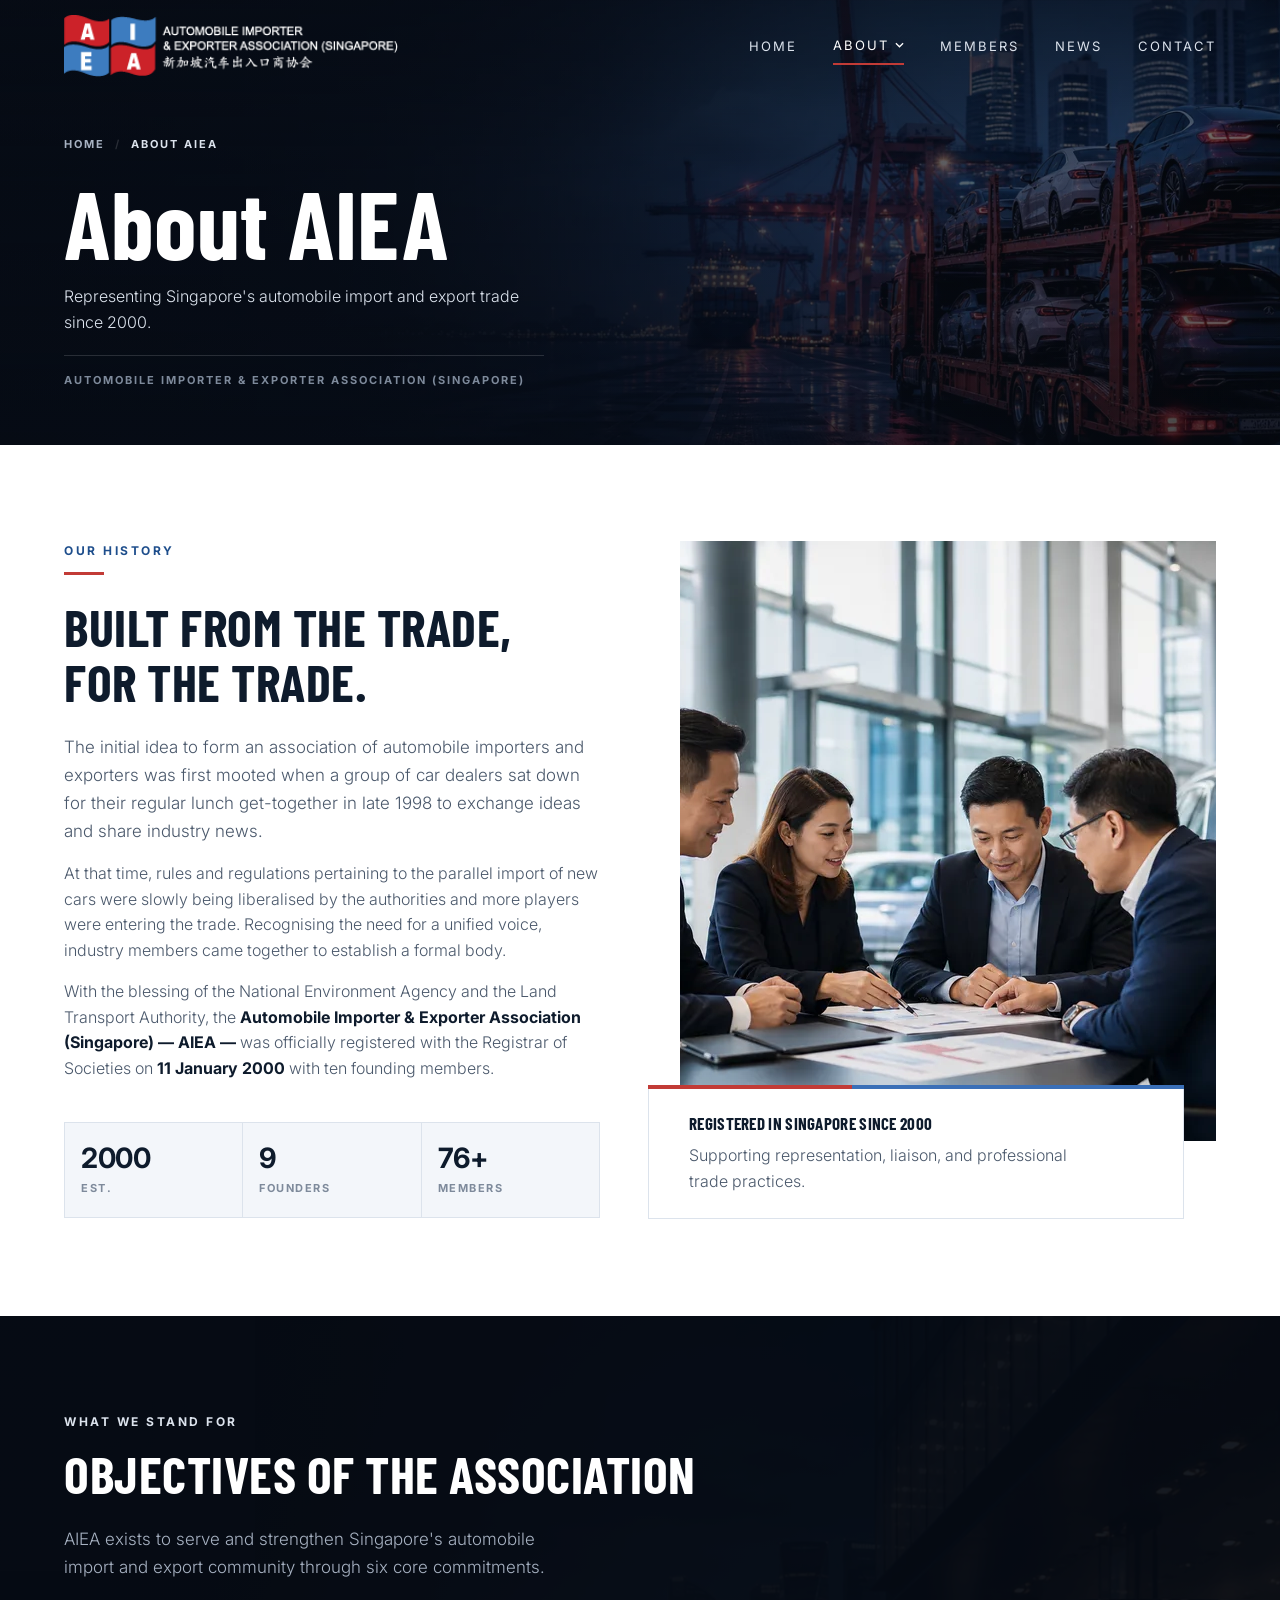
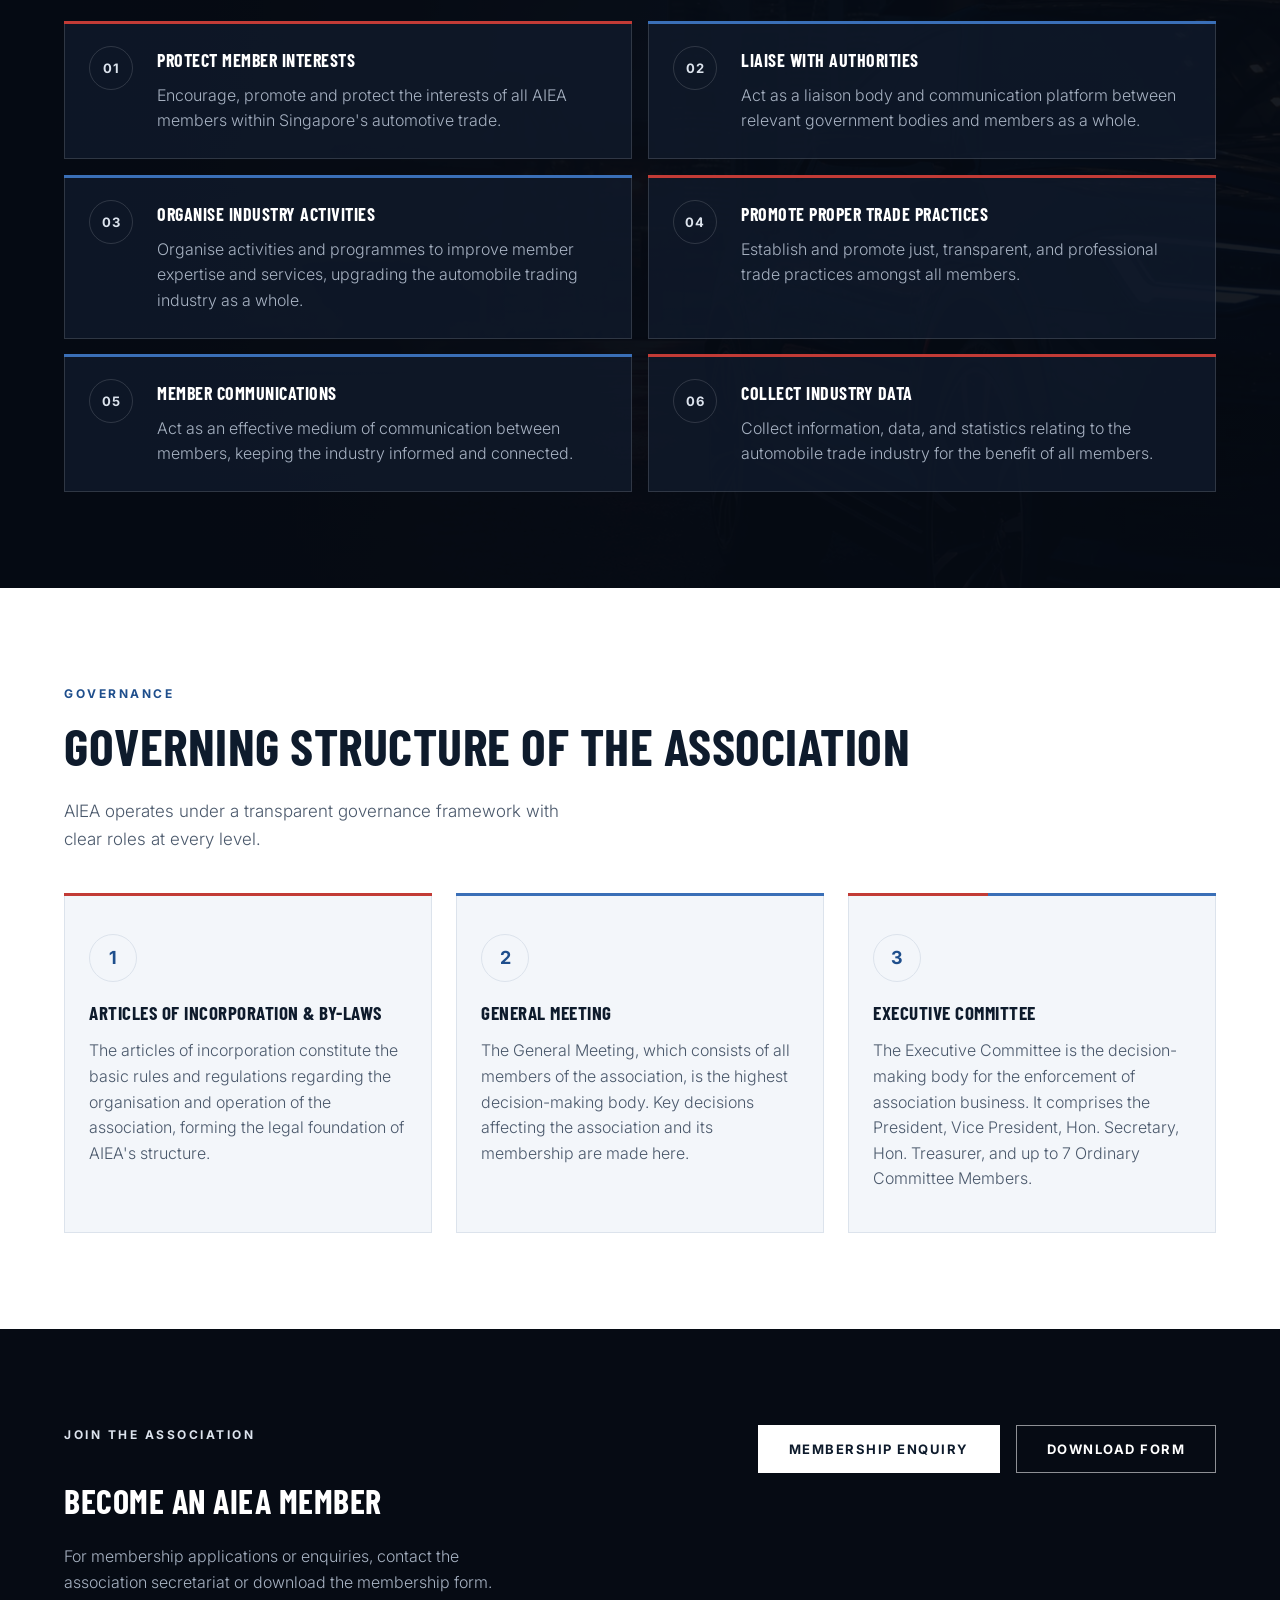
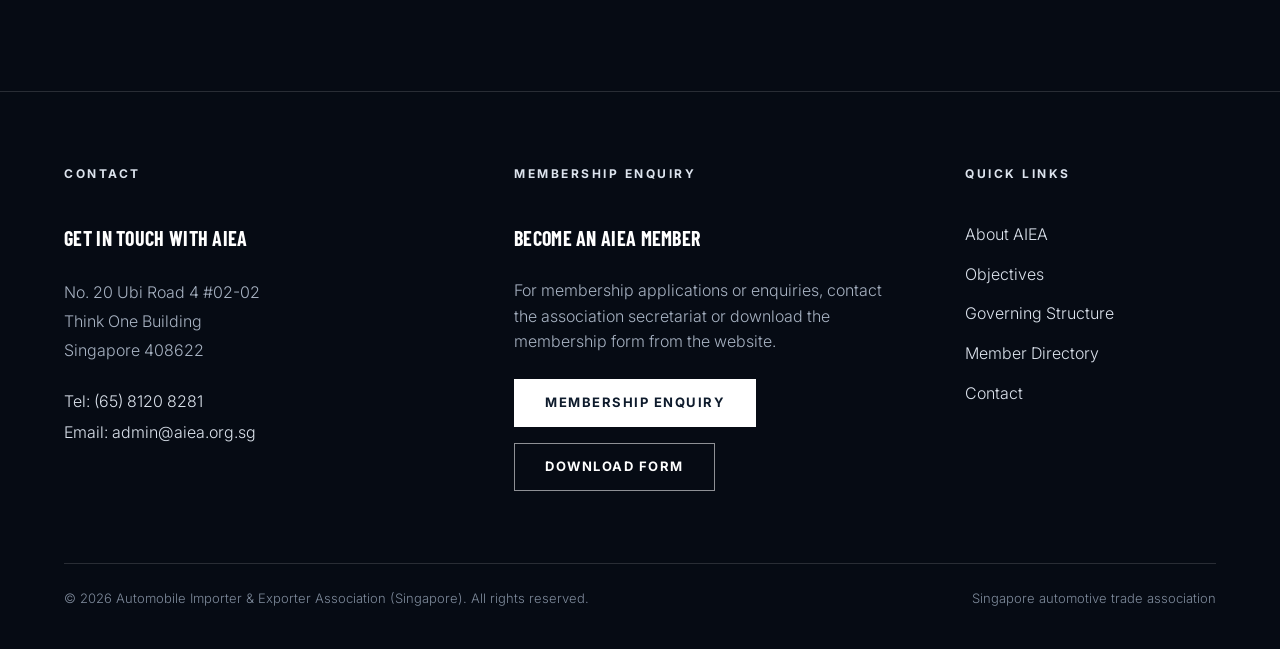
==== commit c19bc609: "Author: c-wen - minor edits" ====
--- a/about-us.html
+++ b/about-us.html
@@ -228,7 +228,7 @@
         <p style="margin-top: var(--sp-lg); max-width: 46ch;">For membership applications or enquiries, contact the association secretariat or download the membership form.</p>
       </div>
       <div class="about-cta-actions">
-        <a class="btn btn-fill-light" href="mailto:enquiries@aiea.org.sg">Membership enquiry</a>
+        <a class="btn btn-fill-light" href="mailto:admin@aiea.org.sg">Membership enquiry</a>
         <a class="btn btn-outline-light" href="https://drive.google.com/file/d/1eF8qH10rhU7U8wJIN0uwfxUP3kX7Qyko/view">Download form</a>
       </div>
     </div>
@@ -250,7 +250,7 @@
         </address>
         <div class="footer-contact-lines">
           <a href="tel:+6581208281">Tel: (65) 8120 8281</a>
-          <a href="mailto:enquiries@aiea.org.sg">Email: enquiries@aiea.org.sg</a>
+          <a href="mailto:admin@aiea.org.sg">Email: admin@aiea.org.sg</a>
         </div>
       </div>
       <div class="footer-col reveal" style="--reveal-delay: 0.12s;">
@@ -259,7 +259,7 @@
         <h3>Become an AIEA member</h3>
         <p class="footer-body">For membership applications or enquiries, contact the association secretariat or download the membership form from the website.</p>
         <div class="footer-cta-row">
-          <a class="btn btn-fill-light" href="mailto:enquiries@aiea.org.sg">Membership enquiry</a>
+          <a class="btn btn-fill-light" href="mailto:admin@aiea.org.sg">Membership enquiry</a>
           <a class="btn btn-outline-light" href="https://drive.google.com/file/d/1eF8qH10rhU7U8wJIN0uwfxUP3kX7Qyko/view">Download form</a>
         </div>
       </div>
--- a/styles.css
+++ b/styles.css
@@ -323,7 +323,7 @@
   color: var(--body-strong-dark) !important;
 }
 .mobile-subitem a::before {
-  content: "â€” ";
+  content: "— ";
   color: var(--aiea-red);
 }
 
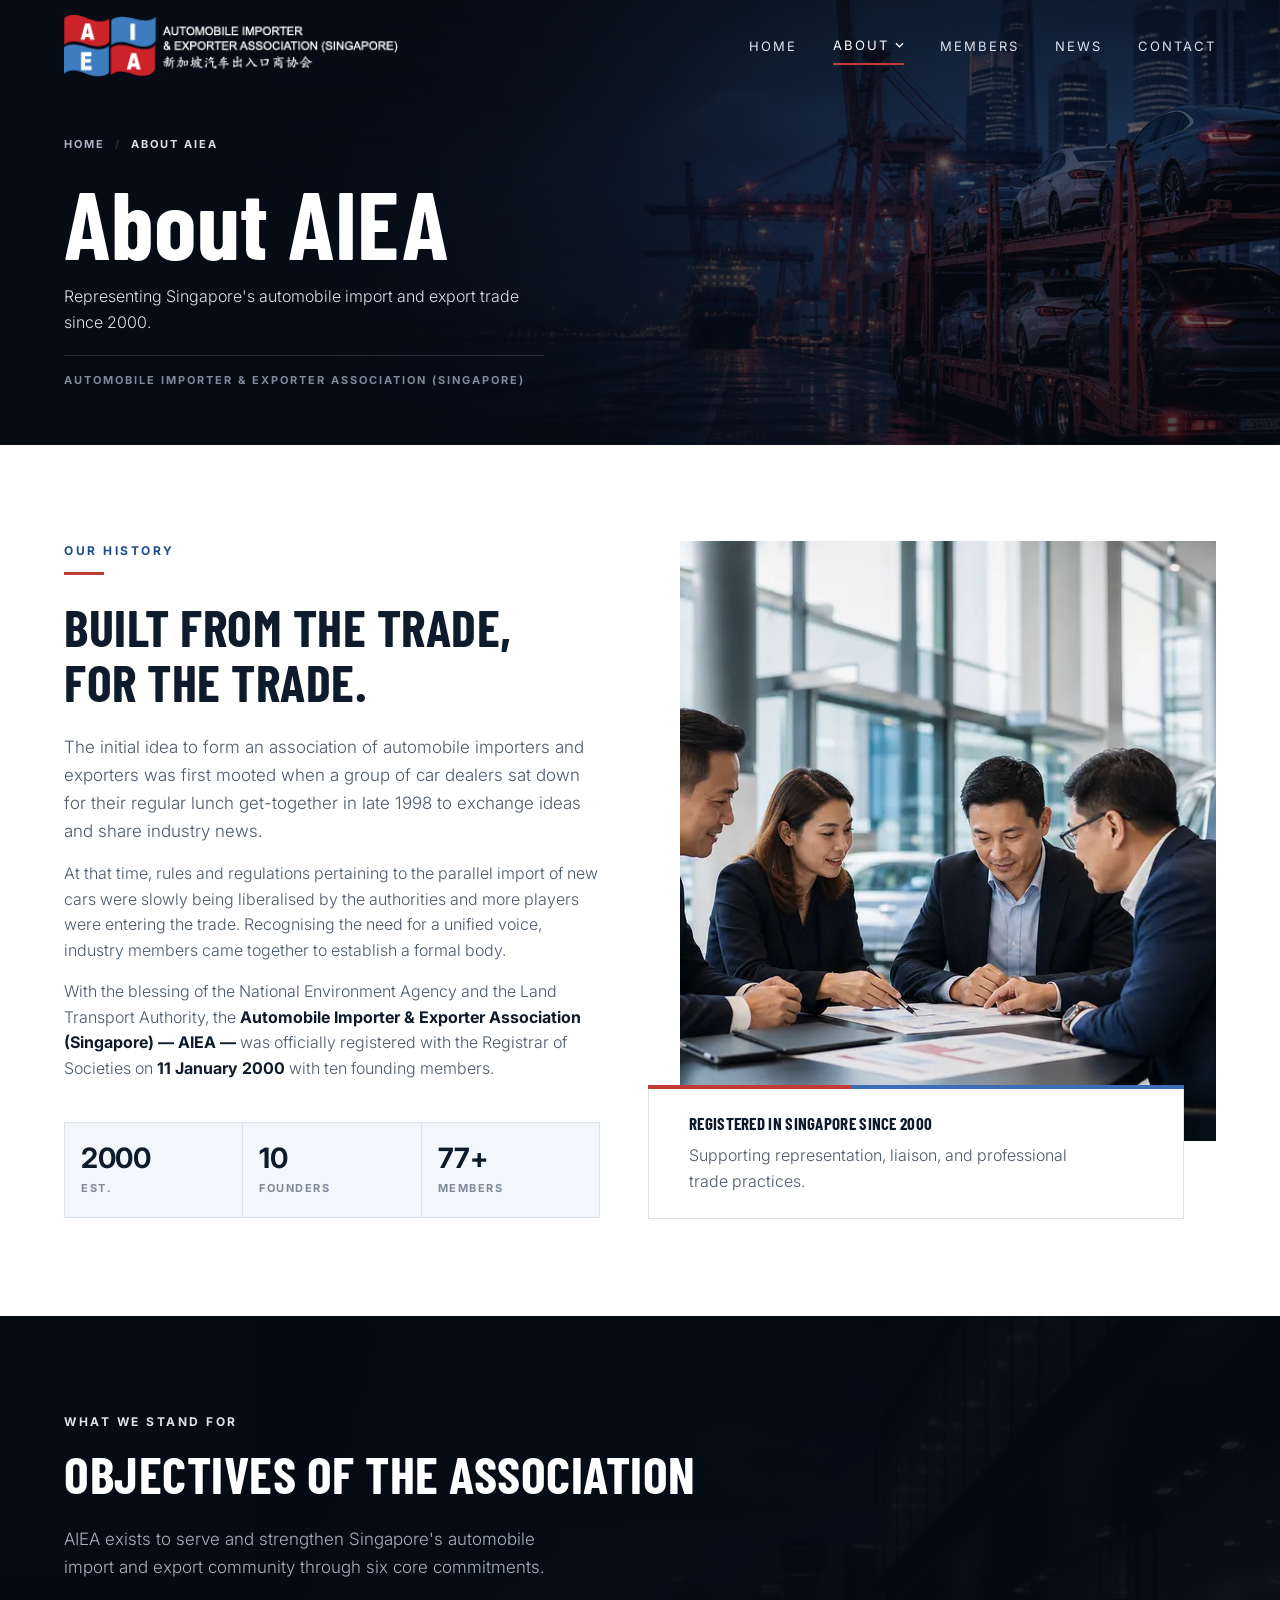
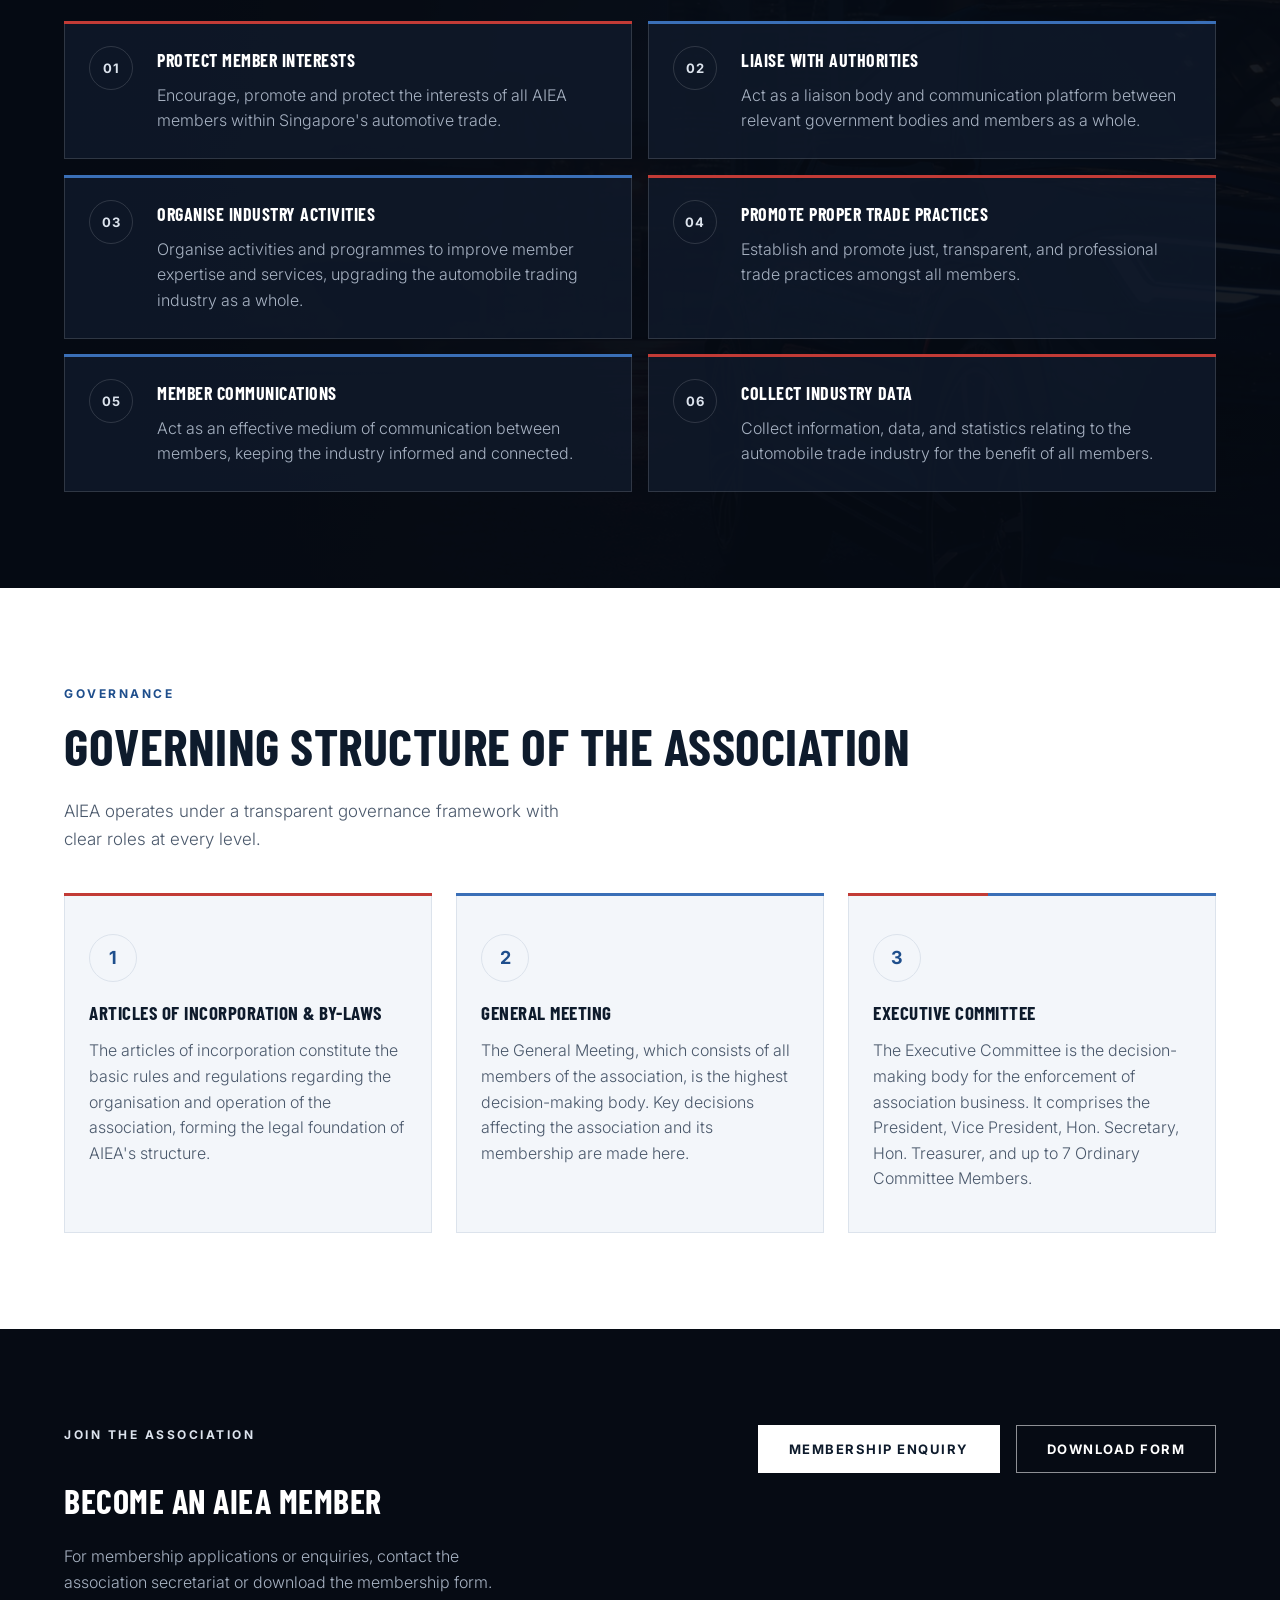
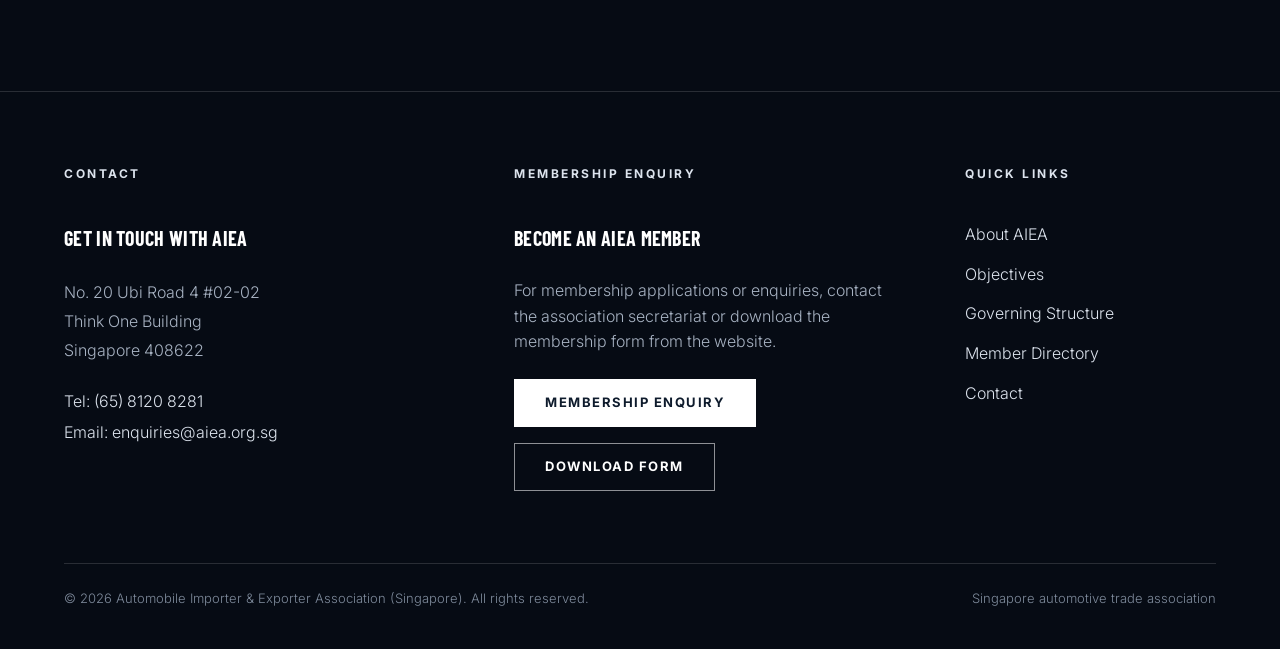
==== commit d1da21a9: "Included all data, fix search, email alignment" ====
--- a/about-us.html
+++ b/about-us.html
@@ -228,7 +228,7 @@
         <p style="margin-top: var(--sp-lg); max-width: 46ch;">For membership applications or enquiries, contact the association secretariat or download the membership form.</p>
       </div>
       <div class="about-cta-actions">
-        <a class="btn btn-fill-light" href="mailto:admin@aiea.org.sg">Membership enquiry</a>
+        <a class="btn btn-fill-light" href="mailto:enquiries@aiea.org.sg">Membership enquiry</a>
         <a class="btn btn-outline-light" href="https://drive.google.com/file/d/1eF8qH10rhU7U8wJIN0uwfxUP3kX7Qyko/view">Download form</a>
       </div>
     </div>
@@ -250,7 +250,7 @@
         </address>
         <div class="footer-contact-lines">
           <a href="tel:+6581208281">Tel: (65) 8120 8281</a>
-          <a href="mailto:admin@aiea.org.sg">Email: admin@aiea.org.sg</a>
+          <a href="mailto:enquiries@aiea.org.sg">Email: enquiries@aiea.org.sg</a>
         </div>
       </div>
       <div class="footer-col reveal" style="--reveal-delay: 0.12s;">
@@ -259,7 +259,7 @@
         <h3>Become an AIEA member</h3>
         <p class="footer-body">For membership applications or enquiries, contact the association secretariat or download the membership form from the website.</p>
         <div class="footer-cta-row">
-          <a class="btn btn-fill-light" href="mailto:admin@aiea.org.sg">Membership enquiry</a>
+          <a class="btn btn-fill-light" href="mailto:enquiries@aiea.org.sg">Membership enquiry</a>
           <a class="btn btn-outline-light" href="https://drive.google.com/file/d/1eF8qH10rhU7U8wJIN0uwfxUP3kX7Qyko/view">Download form</a>
         </div>
       </div>
